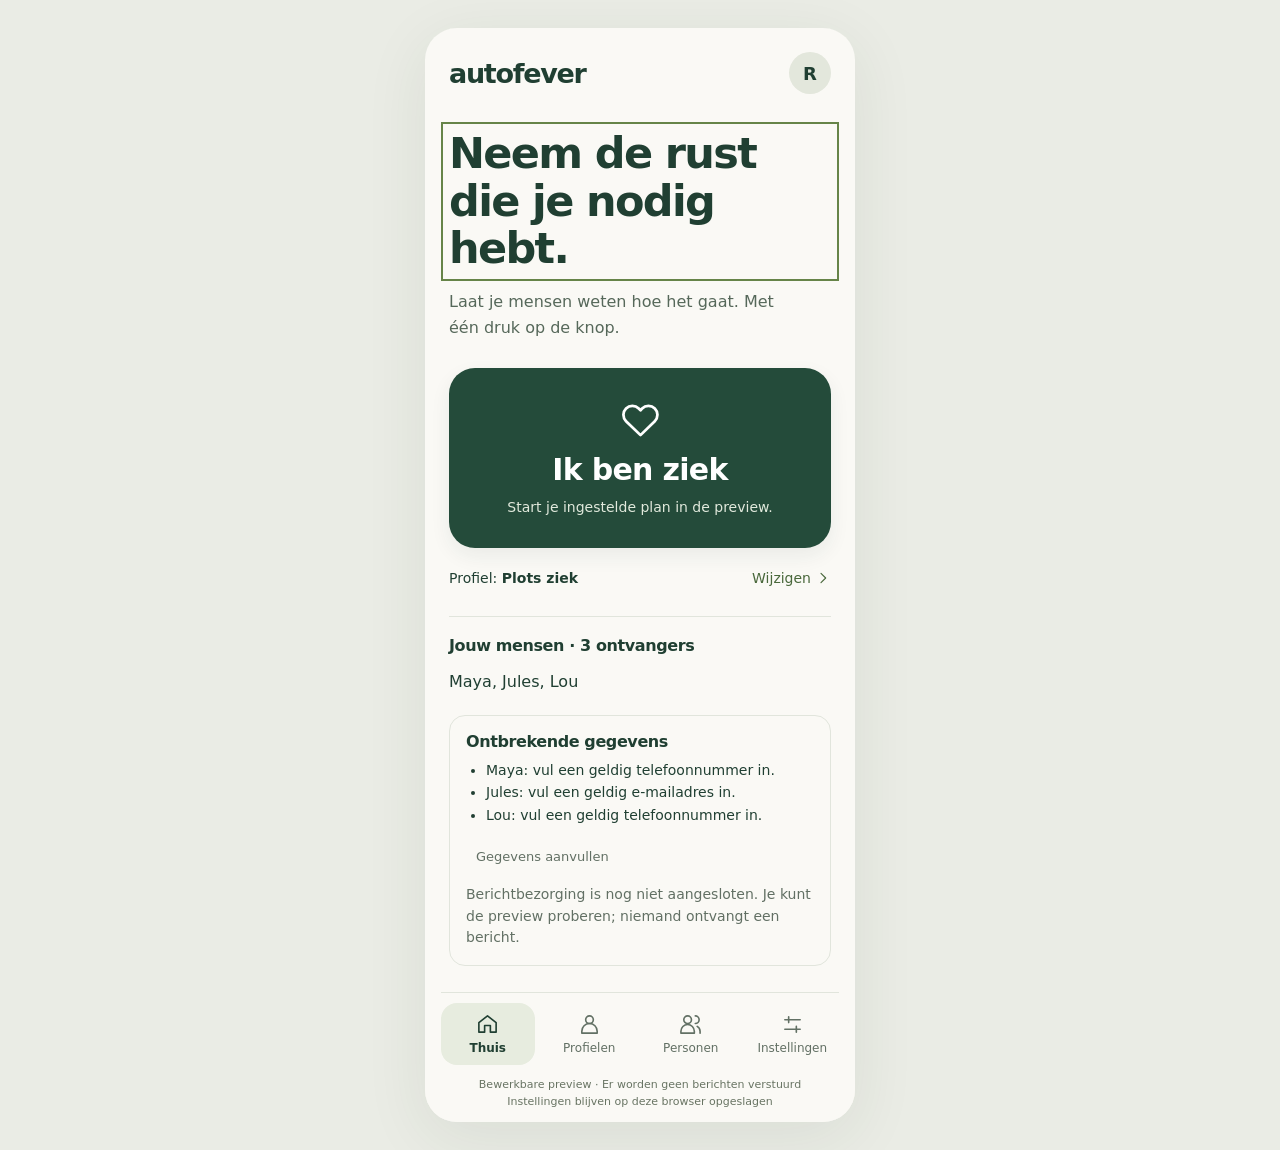
==== illness-preview/index.html @ 78384459 "feat: integrate tested illness coordination mobile preview" ====
<!DOCTYPE html>
<html lang="nl">
<head>
<meta charset="utf-8">
<meta name="viewport" content="width=device-width, initial-scale=1, viewport-fit=cover">
<meta name="theme-color" content="#faf9f5">
<title>Autofever · Bewerkbare mobiele preview</title>
<link rel="icon" href="data:,">
<style>
:root{color-scheme:light;--paper:#faf9f5;--ink:#203f32;--muted:#627064;--line:#e1e5dc;--sage:#e7ecdf;--accent:#244b3a}
*{box-sizing:border-box}body{margin:0;background:#eaece5;color:var(--ink);font-family:ui-rounded,'Segoe UI',system-ui,sans-serif;-webkit-font-smoothing:antialiased}button,input,textarea{font:inherit}button{cursor:pointer;-webkit-tap-highlight-color:transparent}button:focus-visible,input:focus-visible,textarea:focus-visible{outline:3px solid #668448;outline-offset:4px}button,textarea{touch-action:manipulation}button:disabled{cursor:default}.app{width:100%;max-width:430px;min-height:100svh;margin:0 auto;background:var(--paper);display:flex;flex-direction:column;padding-top:env(safe-area-inset-top)}header{padding:24px 24px 0;display:flex;align-items:center;justify-content:space-between}.wordmark{font-size:27px;font-weight:750;letter-spacing:-1.3px}.avatar{width:42px;height:42px;border-radius:50%;background:#e3e7dc;display:grid;place-items:center;font-size:18px;font-weight:600}main{padding:36px 24px 18px;flex:1}h1{font-size:clamp(34px,9.8vw,43px);line-height:1.11;letter-spacing:-1.65px;font-weight:650;margin:0 0 16px}h2{font-size:19px;letter-spacing:-.4px;margin:0 0 14px}p{font-size:16px;line-height:1.6;margin:0}.intro{max-width:325px;color:#56685a}.activate{margin-top:28px;width:100%;min-height:180px;border:0;border-radius:26px;background:var(--accent);color:#fff;display:flex;flex-direction:column;align-items:center;justify-content:center;gap:12px;box-shadow:0 8px 20px #203f3212;transition:transform .15s,background .15s}.activate:active{transform:scale(.98);background:#193d2a}.activate strong{font-size:30px;letter-spacing:-.7px;font-weight:600}.activate span{font-size:14px;color:#e1e9dc}.icon{width:23px;height:23px;fill:none;stroke:currentColor;stroke-width:1.7;stroke-linecap:round;stroke-linejoin:round}.activate .icon{width:39px;height:39px}.profile-link{width:100%;display:flex;justify-content:space-between;align-items:center;text-align:left;padding:20px 0;gap:10px;border:0;background:transparent;color:var(--ink);font-size:14px;min-height:60px}.profile-link span:last-child{display:flex;align-items:center;gap:4px;color:#49683b;flex-shrink:0}.profile-link .icon{width:16px;height:16px}.circle{border-top:1px solid var(--line);padding-top:19px;margin-top:8px}.circle h2{font-size:16px;font-weight:600}.circle-row{display:flex;align-items:center;gap:14px}.faces{display:flex;padding-left:0}.face{width:40px;height:40px;border:2px solid var(--paper);margin-left:-9px;border-radius:50%;display:grid;place-items:center;font-size:14px;font-weight:600;background:#cbd9be}.face:first-child{margin-left:0;background:#b3c4ad}.face:last-child{background:#e0e5d7}.circle-row p{font-size:14px}.bottom{padding:8px 16px max(12px,env(safe-area-inset-bottom));background:var(--paper)}nav{display:flex;border-top:1px solid var(--line);padding:10px 0 0;gap:8px}nav button{flex:1;border:0;border-radius:16px;background:transparent;color:var(--muted);min-height:62px;display:flex;align-items:center;justify-content:center;flex-direction:column;gap:5px;font-size:12px}nav button[aria-current=page]{background:var(--sage);color:var(--ink);font-weight:600}.preview-note{text-align:center;font-size:11px;color:#687463;padding-top:12px;line-height:1.5}.row{padding:17px 0;border-bottom:1px solid var(--line);display:flex;align-items:center;gap:12px}.row .face{margin:0;flex-shrink:0;width:42px;height:42px}.row strong{font-size:16px;font-weight:600;display:block}.row small{display:block;font-size:13px;line-height:1.5;color:var(--muted);margin-top:4px}.row .detail{flex:1}.state-icon{width:34px;height:34px;border-radius:50%;background:var(--sage);display:grid;place-items:center;flex-shrink:0}.state-icon .icon{width:18px;height:18px}.event-note{color:#506347;font-size:13px;margin:20px 0 26px;display:flex;gap:8px;align-items:center}.actions{display:grid;gap:10px;margin-top:24px}.primary,.secondary{border-radius:15px;min-height:52px;padding:12px 16px;font-weight:600;font-size:15px}.primary{background:var(--accent);color:white;border:1px solid var(--accent)}.secondary{background:transparent;color:var(--ink);border:1px solid #cdd5c7}.text-button{border:0;background:transparent;min-height:44px;padding:10px;color:var(--muted);font-size:13px}.profile-option{width:100%;color:var(--ink);background:transparent;border:0;border-bottom:1px solid var(--line);padding:20px 0;display:flex;text-align:left;gap:14px;align-items:center}.profile-option strong{display:block;font-size:17px}.profile-option small{display:block;line-height:1.5;color:var(--muted);margin-top:4px;font-size:13px}.radio{width:22px;height:22px;border:1px solid #bcc8b5;border-radius:50%;margin-left:auto;flex-shrink:0}.profile-option[aria-pressed=true] .radio{border:6px solid var(--accent);background:var(--paper)}.section-gap{margin-top:26px}.notice{background:var(--sage);padding:14px 16px;border-radius:16px;color:var(--ink);font-size:14px;line-height:1.55;margin-bottom:22px}label{display:block;font-size:14px;margin:24px 0 10px}textarea{width:100%;min-height:140px;resize:vertical;background:white;color:var(--ink);padding:14px;border:1px solid #ccd4c7;border-radius:12px;font-size:16px}.success-mark{width:64px;height:64px;border-radius:50%;background:var(--sage);display:grid;place-items:center;margin-bottom:24px}.success-mark .icon{width:32px;height:32px}.page[hidden]{display:none}#toast{margin:0 24px 8px;font-size:14px;color:var(--ink)}#toast:empty{display:none}@media(min-width:600px){body{padding:28px 0}.app{border-radius:32px;overflow:hidden;min-height:800px;box-shadow:0 15px 65px #263c2415}}@media(max-width:350px){header{padding:20px 20px 0}main{padding:28px 20px 16px}.activate{min-height:164px}.activate strong{font-size:28px}.circle-row{gap:9px}.face{width:34px;height:34px}}@media(prefers-reduced-motion:reduce){*{transition:none!important}}
#active h1{font-size:36px}#active .event-note{margin:14px 0 20px}#active .row{padding:12px 0}#active .actions{margin-top:18px;gap:8px}#active h2{margin-bottom:7px}

input:not([type=checkbox]),select{width:100%;min-height:48px;border:1px solid #ccd4c7;border-radius:12px;background:white;color:var(--ink);padding:12px;font:inherit;font-size:16px}input[type=checkbox]{width:21px;height:21px;accent-color:var(--accent);flex-shrink:0}fieldset{margin:24px 0 0;padding:0;border:0;min-width:0}legend{font-size:19px;font-weight:600;margin-bottom:10px}.check{display:flex;align-items:center;gap:12px;min-height:48px;margin:0;padding:10px 0}.hint{font-size:13px;color:var(--muted);line-height:1.55;margin-top:6px}.edit-title{font-size:32px}.toolbar{display:flex;gap:8px;flex-wrap:wrap;margin:12px 0}.toolbar button{flex:1;min-width:100px}.editor-block{border-top:1px solid var(--line);padding:6px 0 20px;margin-top:18px}.editor-block h3{font-size:17px}.task-block{border:1px solid var(--line);border-radius:16px;padding:16px;margin-top:14px}.task-block label{margin-top:12px}textarea{min-height:105px}.long{overflow-wrap:anywhere;white-space:pre-wrap}.row .detail{min-width:0}.row button{flex-shrink:0;padding:8px;min-width:44px}.error{color:#922c25}.savebar{position:sticky;bottom:0;background:var(--paper);padding:12px 0;margin-top:18px;border-top:1px solid var(--line);display:grid;gap:8px}.avatar{border:0;color:var(--ink)}h1:focus{outline:none}.profile-summary{padding:18px 0;border-bottom:1px solid var(--line)}.profile-summary p{font-size:14px}button:disabled{opacity:.6}main{overflow-wrap:anywhere}.check span{min-width:0}.recipient-setting{margin:0 0 12px 0;padding-left:33px}.recipient-setting[hidden]{display:none}#toast{padding:10px 14px;background:var(--sage);border-radius:12px}#toast.error{background:#f8e8e5}.recovery-text{margin:22px 0}.compact-heading{font-size:30px}.channel-label{margin-top:14px}

.savebar{position:sticky;bottom:0;z-index:2;padding:12px 0 max(12px,env(safe-area-inset-bottom));box-shadow:0 -8px 15px var(--paper)}
html{scroll-padding-block:100px 180px}input,textarea,select{scroll-margin-block:100px 180px}summary{cursor:pointer;min-height:64px;list-style:none;padding:18px 0;display:flex;gap:12px;align-items:center}summary::-webkit-details-marker{display:none}summary:after{content:'+';font-size:24px;margin-left:auto;flex-shrink:0}details[open]>summary:after{content:'−'}summary strong{display:block;font-size:18px}summary small{display:block;font-size:13px;line-height:1.5;font-weight:400;color:var(--muted);margin-top:4px}summary:focus-visible{outline:3px solid #668448;outline-offset:4px}.setting-section{border-bottom:1px solid var(--line)}.setting-section[open]{padding-bottom:20px}.setting-section label:first-child{margin-top:8px}.message-preview{padding:12px;background:var(--sage);border-radius:12px;font-size:14px;line-height:1.5;white-space:pre-wrap;overflow-wrap:anywhere}.draft-status{font-size:13px;line-height:1.5;color:var(--muted);margin:12px 0}.readiness{margin-top:20px;padding:16px;border:1px solid var(--line);border-radius:16px}.readiness h2{font-size:16px;margin-bottom:8px}.readiness ul{margin:8px 0;padding-left:20px;font-size:14px;line-height:1.6}.readiness p{font-size:14px}.savebar .primary{width:100%}.savebar .text-button{padding:4px}.recipient-setting{padding-left:0}.section-number{background:var(--sage);border-radius:50%;width:30px;height:30px;display:grid;place-items:center;flex-shrink:0;font-size:13px}.app.keyboard-open .savebar{position:static;box-shadow:none}.form-actions{display:flex;flex-wrap:wrap;gap:8px}.form-actions>*{flex:1}.warning{color:#754a16}#form-error:empty{display:none}#form-error:not(:empty){margin:18px 0;padding:12px;border:1px solid currentColor;border-radius:12px}#draft-status{min-height:20px}h1:focus-visible{outline:2px solid #668448;outline-offset:6px}
</style>
<style>
.app.editor-mode{height:100dvh;min-height:0;overflow:hidden}.editor-mode header,.editor-mode footer{flex-shrink:0}.editor-mode main{min-height:0;overflow-y:auto;overscroll-behavior:contain;scroll-padding:24px;padding-top:24px;padding-bottom:28px}.editor-mode .savebar{position:static;margin-top:0;padding:10px 8px;box-shadow:none;border-top:1px solid var(--line)}.editor-mode .bottom{padding-top:0}.editor-mode .preview-note{display:none}.editor-mode #toast:not(:empty){flex-shrink:0;margin:0 16px 8px;max-height:90px;overflow:auto}.editor-mode .form-actions{margin-top:16px}.editor-mode main input,.editor-mode main textarea,.editor-mode main select{scroll-margin-block:24px}.editor-mode.keyboard-open nav{display:none}@media(min-width:600px){.app.editor-mode{height:calc(100dvh - 56px)}}
</style>
<style>
.appearance-options{display:flex;gap:10px;flex-wrap:wrap;margin-top:12px}.appearance-options button{flex:1;min-width:120px}.appearance-options button[aria-pressed=true]{background:var(--accent);color:#fff;border-color:var(--accent)}
.large-text p,.large-text label,.large-text input:not([type=checkbox]),.large-text textarea,.large-text select{font-size:20px;line-height:1.55}.large-text .hint,.large-text .draft-status,.large-text summary small,.large-text .message-preview,.large-text .readiness li,.large-text .profile-summary p,.large-text .row small,.large-text .profile-link{font-size:18px}.large-text .primary,.large-text .secondary,.large-text .text-button{font-size:18px}.large-text nav{gap:4px}.large-text nav button{font-size:14px;min-width:0;overflow-wrap:anywhere;line-height:1.4}.large-text .profile-link{flex-wrap:wrap}.large-text .activate span{font-size:18px;text-align:center;padding:0 12px}.large-text .preview-note{font-size:14px}.large-text summary strong,.large-text legend,.large-text h2{font-size:22px}.large-text .savebar .text-button{font-size:16px}
.high-contrast{--paper:#fff;--ink:#112b1b;--muted:#263d2c;--line:#657361;--sage:#e9f0e4;--accent:#12341f}.high-contrast .intro,.high-contrast .hint,.high-contrast .preview-note,.high-contrast .event-note,.high-contrast .draft-status,.high-contrast .profile-link span:last-child{color:#263d2c}.high-contrast input:not([type=checkbox]),.high-contrast textarea,.high-contrast select,.high-contrast .secondary{border-color:#506049}.high-contrast .activate span{color:#fff}.high-contrast button:focus-visible,.high-contrast input:focus-visible,.high-contrast textarea:focus-visible,.high-contrast select:focus-visible,.high-contrast summary:focus-visible{outline:3px solid #112b1b;outline-offset:3px}
</style>
</head>
<body>
<svg aria-hidden="true" style="position:absolute;width:0;height:0;overflow:hidden"><defs>
<symbol id="heart" viewBox="0 0 24 24"><path d="M20.8 4.6a5.5 5.5 0 0 0-7.8 0L12 5.7l-1.1-1.1a5.5 5.5 0 0 0-7.8 7.8L12 21l8.8-8.6a5.5 5.5 0 0 0 0-7.8Z"/></symbol>
<symbol id="home" viewBox="0 0 24 24"><path d="m3 10 9-7 9 7v10H15v-7H9v7H3Z"/></symbol>
<symbol id="person" viewBox="0 0 24 24"><circle cx="12" cy="7" r="4"/><path d="M4 21v-2a8 8 0 0 1 16 0v2Z"/></symbol>
<symbol id="people" viewBox="0 0 24 24"><circle cx="9" cy="7" r="4"/><path d="M2 21v-2a7 7 0 0 1 14 0v2ZM17 3a4 4 0 0 1 0 8m2 3a6 6 0 0 1 3 5v2"/></symbol>
<symbol id="check" viewBox="0 0 24 24"><path d="m5 12 4 4L19 6"/></symbol>
<symbol id="arrow" viewBox="0 0 24 24"><path d="m9 5 7 7-7 7"/></symbol>
<symbol id="clock" viewBox="0 0 24 24"><circle cx="12" cy="12" r="9"/><path d="M12 7v5l3 2"/></symbol>
</defs></svg>
<div class="app">
<header><span class="wordmark">autofever</span><span class="avatar" aria-label="Robert">R</span></header>

<main id="main"><p>Laden…</p></main>
<p id="toast" role="status" aria-live="polite"></p>
<footer class="bottom"><nav aria-label="Hoofdnavigatie"><button type="button" data-go="home" aria-current="page"><svg class="icon" aria-hidden="true"><use href="#home"/></svg>Thuis</button><button type="button" data-go="profiles"><svg class="icon" aria-hidden="true"><use href="#person"/></svg>Profielen</button><button type="button" data-go="people"><svg class="icon" aria-hidden="true"><use href="#people"/></svg>Personen</button><button type="button" data-go="settings"><svg class="icon" aria-hidden="true" viewBox="0 0 24 24"><path d="M4 7h16M4 17h16M8 4v6M16 14v6"/></svg>Instellingen</button></nav><p class="preview-note">Bewerkbare preview · Er worden geen berichten verstuurd<br>Instellingen blijven op deze browser opgeslagen</p></footer>
</div>
<script>

const $=s=>document.querySelector(s);
const esc=s=>String(s??'').replace(/[&<>"']/g,c=>({'&':'&amp;','<':'&lt;','>':'&gt;','"':'&quot;',"'":'&#39;'}[c]));
const uid=()=>crypto.randomUUID();
const clone=x=>structuredClone(x);
const channels=['WhatsApp','SMS','Email','Push'];
const seed={version:1,owner:'Robert',defaultId:'ill',contacts:[{id:'maya',name:'Maya',group:'Familie',phone:'',email:'',channels:['WhatsApp']},{id:'jules',name:'Jules',group:'Werk',phone:'',email:'',channels:['Email']},{id:'lou',name:'Lou',group:'Vrienden',phone:'',email:'',channels:['SMS']}],profiles:[
{id:'ill',name:'Plots ziek',message:'Ik ben onverwacht ziek en neem rust. Hieronder staat waarmee je me kunt helpen.',recovery:'Ik voel me weer beter. Bedankt voor je hulp!',duration:'',checkin:4,recipients:['maya','jules','lou'],overrides:{jules:'Ik ben ziek en kan vandaag niet werken. Ik houd je op de hoogte.'},tasks:[{id:'food',title:'Boodschappen',description:'Brood, fruit en soep graag. Zet ze gerust bij de deur.',assignees:['maya']},{id:'call',title:'Even contact',description:'Stuur vanavond even een berichtje.',assignees:['lou']}]},
{id:'migraine',name:'Migraine',message:'Ik heb migraine en heb rust nodig. Graag berichten in plaats van bellen.',recovery:'De migraine is voorbij. Bedankt voor je begrip.',duration:'',checkin:6,recipients:['maya','jules'],overrides:{},tasks:[]},
{id:'notify',name:'Even laten weten',message:'Ik voel me niet goed. Je hoeft niets te doen, ik wilde je alleen informeren.',recovery:'Ik ben weer opgeknapt.',duration:'',checkin:4,recipients:['maya','lou'],overrides:{},tasks:[]}],event:null};
let data,db,key,draft=null,contactDraft=null,view='home',busy=false,ready=false,revision=0;
let concepts={},conceptQueue=Promise.resolve(),conceptPending=0,conceptError=null,editorKey=null;
let restoreCandidate=null;
const repeats={once:'Eenmalig',daily:'Dagelijks',weekly:'Wekelijks'};
async function seal(value){const iv=crypto.getRandomValues(new Uint8Array(12));return {iv,body:await crypto.subtle.encrypt({name:'AES-GCM',iv},key,new TextEncoder().encode(JSON.stringify(value)))};}
async function unseal(value){return JSON.parse(new TextDecoder().decode(await crypto.subtle.decrypt({name:'AES-GCM',iv:value.iv},key,value.body)));}
const request=r=>new Promise((resolve,reject)=>{r.onsuccess=()=>resolve(r.result);r.onerror=()=>reject(r.error)});
async function openStore(){
 const r=indexedDB.open('autofever-editable-preview-v1',1);r.onupgradeneeded=()=>r.result.createObjectStore('vault');
 db=await request(r);
 key=await request(db.transaction('vault').objectStore('vault').get('key'));
 if(!key){const candidate=await crypto.subtle.generateKey({name:'AES-GCM',length:256},false,['encrypt','decrypt']);await new Promise((resolve,reject)=>{const tx=db.transaction('vault','readwrite'),store=tx.objectStore('vault');const r=store.get('key');r.onsuccess=()=>{key=r.result||candidate;if(!r.result)store.put(key,'key');};tx.oncomplete=resolve;tx.onerror=()=>reject(tx.error);tx.onabort=()=>reject(tx.error);});}
 const saved=await request(db.transaction('vault').objectStore('vault').get('data'));
 if(saved){const plain=await crypto.subtle.decrypt({name:'AES-GCM',iv:saved.iv},key,saved.body);data=JSON.parse(new TextDecoder().decode(plain));revision=saved.revision||0;if(data.version!==1||!Array.isArray(data.profiles)||!Array.isArray(data.contacts))throw Error('Opgeslagen gegevens hebben een onbekend formaat.');}
 else data=clone(seed);
 const storedConcepts=await request(db.transaction('vault').objectStore('vault').get('concepts'));
 if(storedConcepts)concepts=await unseal(storedConcepts);
 ready=true;render();focusHeading();
}
function writeItems(items){return new Promise((resolve,reject)=>{const tx=db.transaction('vault','readwrite');for(const [id,value]of Object.entries(items))tx.objectStore('vault').put(value,id);tx.oncomplete=resolve;tx.onerror=()=>reject(tx.error);tx.onabort=()=>reject(tx.error||Error('Opslaan afgebroken'));});}
async function commit(next){
 await checkedWrite({data:await seal(next)},{data:revision});revision++;data=next;
}
function checkedWrite(items,expected){return new Promise((resolve,reject)=>{const tx=db.transaction('vault','readwrite'),store=tx.objectStore('vault');let left=Object.keys(expected).length,error=null;for(const [id,version]of Object.entries(expected)){const r=store.get(id);r.onsuccess=()=>{if((r.result?.revision||0)!==version){error=Object.assign(Error('Gegevens gewijzigd in een andere tab. Je concept blijft bewaard. Herlaad voordat je opnieuw opslaat.'),{code:'STALE'});tx.abort();return;}if(--left===0)for(const [key,value]of Object.entries(items))store.put({...value,revision:expected[key]+1},key);};}tx.oncomplete=resolve;tx.onerror=()=>reject(error||tx.error);tx.onabort=()=>reject(error||tx.error||Error('Opslaan afgebroken'));});}
function saveError(error){return error?.code==='STALE'?error.message:'Opslaan mislukt. Je invoer blijft open; probeer opnieuw.';}
function say(message,error=false){$('#toast').textContent=message;$('#toast').className=error?'error':'';}
function icon(name){return '<svg class="icon" aria-hidden="true"><use href="#'+name+'"/></svg>'}
function button(text,action,cls='secondary',id=''){return '<button type="button" class="'+cls+'" data-action="'+action+'"'+(id?' data-id="'+esc(id)+'"':'')+'>'+esc(text)+'</button>'}
function person(id){return data.contacts.find(c=>c.id===id);}
function selectedProfile(){return data.profiles.find(p=>p.id===data.defaultId)||data.profiles[0];}
function names(ids){return ids.map(id=>person(id)?.name).filter(Boolean).join(', ');}
function recipientsHtml(p){return p.recipients.map(id=>{const c=person(id);return c?'<div class="row"><div class="detail"><strong>'+esc(c.name)+'</strong><small>'+esc(c.group)+' · '+esc(c.channels.join(', '))+'</small></div></div>':''}).join('');}
function focusHeading(){$('#main').scrollTop=0;const h=$('main h1');if(h){h.tabIndex=-1;h.focus({preventScroll:true});}}
async function move(next){await saveEditor();draft=null;contactDraft=null;editorKey=null;view=next;say('');render();window.scrollTo(0,0);$('#main').scrollTop=0;focusHeading();}
function editorLayout(){
 $('.bottom > .savebar')?.remove();
 const editing=['edit-profile','edit-person','update'].includes(view);$('.app').classList.toggle('editor-mode',editing);
 if(editing){const bar=$('main .savebar'),form=$('main form');if(bar&&form){bar.querySelectorAll('button:not([type]),button[type=submit]').forEach(b=>{b.type='submit';b.setAttribute('form',form.id);});$('.bottom').prepend(bar);}}
}
function conceptStatus(message){const el=$('#draft-status');if(el)el.textContent=message;}
function persistConcepts(patch=editorKey?{[editorKey]:clone(concepts[editorKey])}:{}){
 conceptPending++;conceptStatus('Concept wordt bewaard…');
 const job=conceptQueue.catch(()=>{}).then(async()=>{for(let attempt=0;attempt<8;attempt++){const stored=await request(db.transaction('vault').objectStore('vault').get('concepts'));const merged=stored?await unseal(stored):{};for(const[k,v]of Object.entries(patch)){if(v===null)delete merged[k];else merged[k]=v;}try{await checkedWrite({concepts:await seal(merged)},{concepts:stored?.revision||0});conceptError=null;return;}catch(error){if(error?.code!=='STALE'||attempt===7)throw error;}}});
 conceptQueue=job;job.then(()=>{conceptPending--;if(!conceptPending)conceptStatus('Concept bewaard · je actieve profiel is niet gewijzigd.');},error=>{conceptPending--;conceptError=error;conceptStatus('Concept bewaren mislukt. Blijf op dit scherm en probeer opnieuw.');});return job;
}
function captureEditor(){
 if(!editorKey)return;
 if(view==='edit-profile'&&$('#profile-form')){collectDraft();concepts[editorKey]=clone(draft);}
 if(view==='edit-person'&&$('#person-form')){const f=new FormData($('#person-form'));contactDraft={...contactDraft,name:String(f.get('person-name')||''),group:String(f.get('person-group')||''),phone:String(f.get('person-phone')||''),email:String(f.get('person-email')||''),channels:f.getAll('channel')};concepts[editorKey]=clone(contactDraft);}
 if(view==='update'&&$('#update-form')){const f=new FormData($('#update-form'));concepts[editorKey]={message:String(f.get('message')||''),recipients:f.getAll('recipient')};}
}
async function saveEditor(){if(!editorKey)return;captureEditor();await persistConcepts();}
async function clearEditor(){if(editorKey){delete concepts[editorKey];await persistConcepts({[editorKey]:null});}editorKey=null;}
function contactIssues(c){
 const issues=[];
 if(!c.channels.length)issues.push('kies een kanaal');
 if(c.channels.includes('Email')&&!/^[^\s@]+@[^\s@]+\.[^\s@]+$/.test(c.email))issues.push('vul een geldig e-mailadres in');
 if(c.channels.some(ch=>['SMS','WhatsApp'].includes(ch))&&(!/^[+\d\s().-]+$/.test(c.phone)||c.phone.replace(/\D/g,'').length<7||c.phone.replace(/\D/g,'').length>15))issues.push('vul een geldig telefoonnummer in');
 return issues;
}
function readiness(p){
 const issues=[];if(!p)return ['Maak eerst een profiel.'];
 if(!p.recipients.length)issues.push('Selecteer minstens één ontvanger.');
 for(const id of p.recipients){const c=person(id);if(!c){issues.push('Een ontvanger bestaat niet meer.');continue;}for(const issue of contactIssues(c))issues.push(c.name+': '+issue+'.');}
 for(const t of p.tasks)if(!t.assignees.length)issues.push((t.title||'Hulptaak')+': kies iemand die kan helpen.');
 return issues;
}
function render(){
 applyAppearance();
 const navView=['edit-profile','profiles'].includes(view)?'profiles':['edit-person','people'].includes(view)?'people':view==='settings'?'settings':'home';
 document.querySelectorAll('nav button').forEach(b=>b.dataset.go===navView?b.setAttribute('aria-current','page'):b.removeAttribute('aria-current'));
 $('.avatar').textContent=data.owner[0]||'R';
 const p=selectedProfile();
 if(view==='home'&&!data.event){
 const issues=readiness(p);
 $('#main').innerHTML='<h1>Neem de rust<br> die je nodig hebt.</h1><p class="intro">Laat je mensen weten hoe het gaat. Met één druk op de knop.</p><button class="activate" type="button" data-action="activate"'+(!p?' disabled':'')+'>'+icon('heart')+'<strong>Ik ben ziek</strong><span>Start je ingestelde plan in de preview.</span></button><button type="button" class="profile-link" data-action="profiles"><span>Profiel: <strong>'+esc(p?.name||'Maak eerst een profiel')+'</strong></span><span>Wijzigen '+icon('arrow')+'</span></button><section class="circle"><h2>Jouw mensen · '+(p?.recipients.length||0)+' ontvangers</h2><p>'+esc(p?names(p.recipients)||'Selecteer ontvangers in je profiel.':'')+'</p></section><section class="readiness" aria-label="Gereedheidscontrole"><h2>'+ (issues.length?'Ontbrekende gegevens':'Je profiel is ingevuld')+'</h2>'+(issues.length?'<ul>'+issues.map(x=>'<li>'+esc(x)+'</li>').join('')+'</ul>'+button('Gegevens aanvullen','people','text-button'):'<p>Ontvangers en hulptaken zijn ingesteld.</p>')+'<p class="hint">Berichtbezorging is nog niet aangesloten. Je kunt de preview proberen; niemand ontvangt een bericht.</p></section>'; }
 else if(view==='home'){
 const ev=data.event;
 $('#main').innerHTML='<h1 class="compact-heading">'+esc(ev.name)+'</h1><p class="notice">Actieve preview. Deze berichten en taken zijn voorbereid; er is niets verstuurd.</p><h2>Berichten aan je mensen</h2>'+ev.deliveries.map(d=>'<div class="editor-block"><h3>'+esc(d.name)+'</h3><p class="long">'+esc(d.message)+'</p><p class="hint">'+esc(d.channels.join(', '))+' · Niet verstuurd · Ontvangst niet bevestigd</p></div>').join('')+'<h2 class="section-gap">Wat er nodig is</h2>'+ (ev.tasks.length?ev.tasks.map(t=>'<div class="editor-block"><h3>'+esc(t.title)+'</h3><p class="long">'+esc(t.description)+'</p><p class="hint">Beoogde helpers: '+esc(t.people.join(', '))+'</p><p class="hint">'+esc(t.when||'Geen tijdstip ingesteld')+' · '+esc(repeats[t.repeat]||'Eenmalig')+'</p>'+(t.backupName?'<p class="hint">Reserve: '+esc(t.backupName)+'</p>':'')+'<p class="hint">Nog niet gevraagd · Niet aangenomen of afgerond</p></div>').join(''):'<p>Geen hulp gevraagd.</p>')+(ev.duration?'<p class="section-gap">Verwachte terugkeer: '+esc(ev.duration)+'</p>':'')+ '<p class="hint">Check-invoorkeur: elke '+esc(ev.checkin)+' uur. Er is geen herinnering gepland.</p>'+ (ev.updates.length?'<h2 class="section-gap">Bewaarde updates</h2>'+ev.updates.map(u=>'<div class="editor-block"><p class="long">'+esc(u.message)+'</p><p class="hint">Voor: '+esc(u.recipients.map(id=>ev.deliveries.find(d=>d.id===id)?.name).filter(Boolean).join(', '))+' · Niet verstuurd</p></div>').join(''):'')+'<div class="actions">'+button('Update schrijven','update','primary')+button('Ik ben hersteld','recover')+button('Gebeurtenis annuleren','cancel','text-button')+'</div>';
 }else if(view==='profiles'){
 $('#main').innerHTML='<h1 class="edit-title">Jouw profielen.</h1><p class="intro">Pas per situatie je bericht, mensen en hulpvragen aan.</p>'+data.profiles.map(x=>'<article class="profile-summary"><h2>'+esc(x.name)+(x.id===data.defaultId?' · Standaard':'')+'</h2><p class="long">'+esc(x.message)+'</p><p class="hint">'+esc(names(x.recipients))+' · '+x.tasks.length+' hulptaken</p><div class="toolbar">'+button('Bewerken','edit-profile','secondary',x.id)+(x.id!==data.defaultId?button('Als standaard','default','text-button',x.id):'')+'</div></article>').join('')+'<div class="actions">'+button('Nieuw profiel','new-profile','primary')+'</div>';
 }else if(view==='people'){
 $('#main').innerHTML='<h1 class="edit-title">Jouw mensen.</h1><p class="intro">Voeg contacten toe en kies hoe je hen wilt bereiken.</p>'+data.contacts.map(c=>'<div class="row"><span class="face">'+esc(c.name[0])+'</span><div class="detail"><strong>'+esc(c.name)+'</strong><small>'+esc(c.group)+' · '+esc(c.channels.join(', '))+'</small></div>'+button('Wijzig','edit-person','text-button',c.id)+'</div>').join('')+'<div class="actions">'+button('Persoon toevoegen','new-person','primary')+'</div>';
 }else if(view==='settings')renderSettings();
 else if(view==='edit-profile') renderProfile();
 else if(view==='edit-person') renderPerson();
 else if(view==='update'){
 const ev=data.event;
 editorKey='update:'+ev.id;const c=concepts[editorKey]||{message:'',recipients:ev.deliveries.map(d=>d.id)};
 $('#main').innerHTML='<h1 class="edit-title">Een kleine update.</h1><p id="draft-status" class="draft-status" role="status">Je tekst wordt als concept bewaard.</p><form id="update-form"><label for="update-message">Bericht</label><textarea id="update-message" name="message" required maxlength="2000">'+esc(c.message)+'</textarea><fieldset><legend>Voor wie?</legend>'+ev.deliveries.map(d=>'<label class="check"><input type="checkbox" name="recipient" value="'+esc(d.id)+'"'+(c.recipients.includes(d.id)?' checked':'')+'><span>'+esc(d.name)+'</span></label>').join('')+'</fieldset><div class="savebar"><button class="primary">Update bewaren in preview</button>'+button('Terug','home')+'</div></form>';
 }else if(view==='recovered'){
 $('#main').innerHTML='<div class="success-mark">'+icon('check')+'</div><h1>Fijn dat je<br>weer opknapt.</h1><p class="intro">Je herstelbericht voor de ontvangers:</p><p class="long recovery-text">'+esc(lastRecovery)+'</p><p class="hint">Preview afgesloten. Geen bericht verstuurd.</p><div class="actions">'+button('Terug naar thuis','home','primary')+'</div>';
 }
 editorLayout();
}
function input(id,label,value,type='text',required=false,max=200){return '<label for="'+id+'">'+label+'</label><input id="'+id+'" name="'+id+'" type="'+type+'" value="'+esc(value)+'"'+(required?' required':'')+' maxlength="'+max+'">';}
function area(id,label,value,required=false){return '<label for="'+id+'">'+label+'</label><textarea id="'+id+'" name="'+id+'" maxlength="2000"'+(required?' required':'')+'>'+esc(value)+'</textarea>';}
function renderProfile(){
 const section=(id,n,title,summary,body,open=false)=>'<details class="setting-section" id="section-'+id+'"'+(open?' open':'')+'><summary><span class="section-number">'+n+'</span><span><strong>'+title+'</strong><small data-summary="'+id+'">'+esc(summary)+'</small></span></summary>'+body+'</details>';
 const recipients=data.contacts.map(c=>{const custom=draft.custom?.[c.id]??!!draft.overrides[c.id];return '<div><label class="check"><input type="checkbox" name="recipient" value="'+esc(c.id)+'"'+(draft.recipients.includes(c.id)?' checked':'')+'><span>'+esc(c.name)+' <small>· '+esc(c.group)+'</small></span></label><div class="recipient-setting" data-recipient-setting="'+esc(c.id)+'"'+(!draft.recipients.includes(c.id)?' hidden':'')+'><p class="hint">Dit bericht staat klaar:</p><p class="message-preview" data-message-for="'+esc(c.id)+'">'+esc(custom&&draft.overrides[c.id]?draft.overrides[c.id]:draft.message)+'</p><label class="check"><input type="checkbox" name="custom" value="'+esc(c.id)+'"'+(custom?' checked':'')+'><span>Ander bericht voor '+esc(c.name)+'</span></label><div data-override="'+esc(c.id)+'"'+(!custom?' hidden':'')+'>'+area('override-'+c.id,'Eigen bericht voor '+esc(c.name),draft.overrides[c.id]||'')+'<p class="hint">Leeg laten = standaardbericht.</p></div></div></div>';}).join('');
 $('#main').innerHTML='<h1 class="edit-title">Profiel instellen.</h1><p class="hint">Stel dit in wanneer je je goed voelt. Publiceer pas als alles klopt.</p><p id="draft-status" class="draft-status" role="status">'+(concepts[editorKey]?'Je bewaarde concept is hersteld.':'Wijzigingen worden automatisch als concept bewaard.')+'</p><form id="profile-form">'+section('message',1,'Bericht',draft.name||'Geef je profiel een naam',input('profile-name','Naam van het profiel',draft.name,'text',true,80)+area('profile-message','Standaardbericht',draft.message,true),true)+section('people',2,'Personen',draft.recipients.length+' ontvangers',recipients+(!data.contacts.length?'<p>Voeg eerst iemand toe bij Personen.</p>':''))+section('help',3,'Hulp',draft.tasks.length?draft.tasks.length+' hulptaken':'Alleen informeren, geen hulp vragen','<p class="hint">Kies wat je nodig hebt en wie kan helpen.</p><div id="tasks">'+draft.tasks.map(taskEditor).join('')+'</div>'+button('Hulptaak toevoegen','add-task','secondary'))+section('followup',4,'Vervolg','Herstelbericht en check-invoorkeur',area('profile-recovery','Herstelbericht',draft.recovery,true)+input('profile-duration','Verwachte terugkeer (optioneel)',draft.duration,'text',false,120)+input('profile-checkin','Check-invoorkeur: elke … uur',draft.checkin,'number',true)+'<p class="hint">Alleen een voorkeur. De preview plant of verstuurt geen herinneringen.</p>')+'<label class="check"><input type="checkbox" name="is-default"'+((draft.makeDefault??(draft.id===data.defaultId))?' checked':'')+'><span>Gebruik als standaardprofiel</span></label><div id="form-error" class="error" role="alert"></div><div class="savebar"><button class="primary" type="submit">Profiel opslaan</button>'+button('Terug · concept bewaren','profiles','text-button')+'</div><div class="form-actions">'+button('Concept verwerpen','discard-concept','text-button')+(data.profiles.some(p=>p.id===draft.id)?button('Profiel verwijderen','delete-profile','text-button',draft.id):'')+'</div></form>';
 $('#profile-checkin').min='1';$('#profile-checkin').max='168';$('#profile-checkin').step='1';
}
function taskEditor(t,index){
 const choices=data.contacts.filter(c=>draft.recipients.includes(c.id));
 return '<section class="task-block" data-task="'+esc(t.id)+'"><h3>Hulptaak '+(index+1)+'</h3>'+input('title-'+t.id,'Wat is er nodig?',t.title,'text',true,120)+area('description-'+t.id,'Toelichting',t.description)+input('when-'+t.id,'Wanneer?',t.when||'','text',false,120)+'<label for="repeat-'+esc(t.id)+'">Herhalen</label><select id="repeat-'+esc(t.id)+'" name="repeat-'+esc(t.id)+'">'+Object.entries(repeats).map(([value,label])=>'<option value="'+value+'"'+((t.repeat||'once')===value?' selected':'')+'>'+label+'</option>').join('')+'</select><fieldset><legend>Wie kan dit doen?</legend>'+choices.map(c=>'<label class="check"><input type="checkbox" name="assignee-'+esc(t.id)+'" value="'+esc(c.id)+'"'+(t.assignees.includes(c.id)?' checked':'')+'><span>'+esc(c.name)+'</span></label>').join('')+(!choices.length?'<p class="hint">Selecteer hierboven eerst een ontvanger.</p>':'')+'</fieldset><label for="backup-'+esc(t.id)+'">Reservepersoon</label><select id="backup-'+esc(t.id)+'" name="backup-'+esc(t.id)+'"><option value="">Geen reservepersoon</option>'+choices.filter(c=>!t.assignees.includes(c.id)).map(c=>'<option value="'+esc(c.id)+'"'+(t.backup===c.id?' selected':'')+'>'+esc(c.name)+'</option>').join('')+'</select><p class="hint">Voorkeuren voor deze hulpvraag. De preview herhaalt niets en benadert geen reservepersoon.</p>'+button('Taak verwijderen','remove-task','text-button',t.id)+'</section>';
}
function collectDraft(){
 const f=$('#profile-form');const form=new FormData(f);
 draft.name=String(form.get('profile-name')).trim();draft.message=String(form.get('profile-message')).trim();draft.recovery=String(form.get('profile-recovery')).trim();draft.duration=String(form.get('profile-duration')).trim();draft.checkin=Number(form.get('profile-checkin'));draft.recipients=form.getAll('recipient');draft.makeDefault=form.has('is-default');
 draft.custom=Object.fromEntries(data.contacts.map(c=>[c.id,form.getAll('custom').includes(c.id)]));
 for(const c of data.contacts)draft.overrides[c.id]=String(form.get('override-'+c.id)||'');
 for(const t of draft.tasks){t.title=String(form.get('title-'+t.id)||'').trim();t.description=String(form.get('description-'+t.id)||'').trim();t.when=String(form.get('when-'+t.id)||'');t.repeat=String(form.get('repeat-'+t.id)||'once');t.assignees=form.getAll('assignee-'+t.id).filter(id=>draft.recipients.includes(id));const backup=String(form.get('backup-'+t.id)||'');t.backup=draft.recipients.includes(backup)&&!t.assignees.includes(backup)?backup:'';}
}
function renderPerson(){
 const c=contactDraft;
 $('#main').innerHTML='<h1 class="edit-title">Persoon instellen.</h1><p id="draft-status" class="draft-status" role="status">'+(concepts[editorKey]?'Je bewaarde concept is hersteld.':'Wijzigingen worden als concept bewaard.')+'</p><form id="person-form">'+input('person-name','Naam',c.name,'text',true,80)+input('person-group','Groep',c.group,'text',true,80)+input('person-phone','Telefoonnummer',c.phone,'tel',false,40)+input('person-email','E-mailadres',c.email,'email',false,254)+'<fieldset><legend>Via welke kanalen?</legend>'+channels.map(ch=>'<label class="check"><input type="checkbox" name="channel" value="'+ch+'"'+(c.channels.includes(ch)?' checked':'')+'><span>'+ch+'</span></label>').join('')+'</fieldset><p class="hint">E-mail vereist een e-mailadres; SMS en WhatsApp een telefoonnummer. Push en andere bezorgdiensten zijn nog niet aangesloten. Er wordt niets verstuurd.</p><div id="form-error" class="error" role="alert"></div><div class="savebar"><button class="primary">Persoon opslaan</button>'+button('Terug · concept bewaren','people','text-button')+'</div>'+button('Concept verwerpen','discard-concept','text-button')+(data.contacts.some(x=>x.id===c.id)?button('Persoon verwijderen','delete-person','text-button',c.id):'')+'</form>';
}
function renderSettings(){
 $('#main').innerHTML='<h1 class="edit-title">Jouw gegevens.</h1><p class="intro">Op deze browser bewaard. Onder jouw controle.</p><section class="readiness"><h2>Wat lokale opslag betekent</h2><p>Deze preview bewaart je gegevens versleuteld op deze browser. De sleutel staat hier ook. Iemand met toegang tot deze geopende browser kan je gegevens lezen.</p><p class="hint">Een andere browser of ander websiteadres heeft andere opslag. Bij het wissen van browsergegevens kun je zonder back-up je instellingen verliezen.</p></section><section class="section-gap"><h2>Back-up maken</h2><p class="hint">Opgeslagen profielen, contacten, de actieve preview en concepten gaan mee. Gebruik een lange, unieke wachtzin en bewaar die apart. Zonder die wachtzin kunnen we de back-up niet herstellen. Dit is geen inlogcode voor de app.</p><form id="export-form">'+input('backup-password','Wachtzin voor back-up','','password',true,1024)+input('backup-confirm','Herhaal de wachtzin','','password',true,1024)+'<p class="hint">Minstens 14 tekens; meerdere willekeurige woorden werken prettig.</p><div class="actions"><button class="primary" type="submit">Versleutelde back-up downloaden</button></div></form></section><section class="section-gap"><h2>Back-up terugzetten</h2><p class="hint">We controleren het bestand eerst. Pas na jouw bevestiging worden de huidige gegevens vervangen. Er wordt nooit automatisch een bericht verstuurd.</p><form id="import-form"><label for="backup-file">Back-upbestand</label><input id="backup-file" type="file" accept=".afbackup,application/json" required>'+input('restore-password','Wachtzin van de back-up','','password',true,1024)+'<div class="actions"><button class="secondary" type="submit">Back-up controleren</button></div></form><div id="restore-preview" class="section-gap"></div></section><div id="form-error" class="error" role="alert"></div>';
 const prefs=data.preferences||{};
 $('main .intro').insertAdjacentHTML('afterend','<section class="section-gap" aria-label="Leesbaarheid"><h2>Prettig lezen</h2><p class="hint">Kies wat voor jou werkt. Je kunt beide opties altijd weer uitzetten.</p><div class="appearance-options"><button type="button" class="secondary" data-action="large-text" aria-pressed="'+(prefs.largeText===true)+'">Grotere tekst</button><button type="button" class="secondary" data-action="high-contrast" aria-pressed="'+(prefs.highContrast===true)+'">Hoog contrast</button></div></section>');
 $('#backup-password').minLength=14;$('#backup-confirm').minLength=14;
}
function applyAppearance(){document.documentElement.classList.toggle('large-text',data.preferences?.largeText===true);document.documentElement.classList.toggle('high-contrast',data.preferences?.highContrast===true);}
const to64=bytes=>btoa(Array.from(bytes,b=>String.fromCharCode(b)).join(''));
function from64(value){if(typeof value!=='string'||value.length>7000000||! /^[A-Za-z0-9+/]*={0,2}$/.test(value))throw Error('Ongeldige back-up');return Uint8Array.from(atob(value),c=>c.charCodeAt(0));}
async function backupKey(password,salt){const material=await crypto.subtle.importKey('raw',new TextEncoder().encode(password),'PBKDF2',false,['deriveKey']);return crypto.subtle.deriveKey({name:'PBKDF2',salt,iterations:600000,hash:'SHA-256'},material,{name:'AES-GCM',length:256},false,['encrypt','decrypt']);}
function validateBundle(bundle){
 const invalid=()=>{throw Error('Ongeldig back-upformaat');};
 const object=x=>{if(!x||typeof x!=='object'||Array.isArray(x))invalid();return x;};
 const text=(x,max=2000)=>{if(typeof x!=='string'||x.length>max)invalid();return x;};
 const id=x=>{if(typeof x!=='string'||!/^[A-Za-z0-9_-]{1,80}$/.test(x))invalid();return x;};
 const list=(x,max=1000)=>{if(!Array.isArray(x)||x.length>max)invalid();return x;};
 const ids=x=>{const values=list(x).map(id);if(new Set(values).size!==values.length)invalid();return values;};
 const count=x=>{if(!Number.isInteger(x)||x<1||x>168)invalid();return x;};
 const channelList=x=>list(x,4).map(x=>{if(!channels.includes(x))invalid();return x;});
 const safe=(x,depth=0)=>{if(depth>20)invalid();if(x&&typeof x==='object'){for(const [k,v]of Object.entries(x)){if(['__proto__','prototype','constructor'].includes(k))invalid();safe(v,depth+1);}}};safe(bundle);object(bundle);
 const contact=x=>{object(x);return {id:id(x.id),name:text(x.name,80),group:text(x.group,80),phone:text(x.phone,40),email:text(x.email,254),channels:channelList(x.channels)};};
 const task=x=>{object(x);const repeat=x.repeat??'once';if(!Object.hasOwn(repeats,repeat))invalid();return {id:id(x.id),title:text(x.title,120),description:text(x.description),assignees:ids(x.assignees),when:text(x.when??'',120),repeat,backup:x.backup?id(x.backup):''};};
 const profile=(x,isDraft=false)=>{object(x);const overrides={};for(const [k,v]of Object.entries(object(x.overrides)))overrides[id(k)]=text(v);const tasks=list(x.tasks,100).map(task);ids(tasks.map(t=>t.id));const p={id:id(x.id),name:text(x.name,80),message:text(x.message),recovery:text(x.recovery),duration:text(x.duration,120),checkin:isDraft&&(x.checkin===0||x.checkin===null)?0:count(x.checkin),recipients:ids(x.recipients),overrides,tasks};if(isDraft){p.makeDefault=!!x.makeDefault;p.custom={};for(const[k,v]of Object.entries(x.custom||{})){if(typeof v!=='boolean')invalid();p.custom[id(k)]=v;}}return p;};
 const source=object(bundle.data);if(source.version!==1)invalid();
 const contacts=list(source.contacts).map(contact),profiles=list(source.profiles,100).map(p=>profile(p));ids(contacts.map(c=>c.id));ids(profiles.map(p=>p.id));
 const d={version:1,owner:text(source.owner,80),defaultId:id(source.defaultId),contacts,profiles,event:null};
 if(source.preferences!==undefined){const prefs=object(source.preferences);if(typeof prefs.largeText!=='boolean'||typeof prefs.highContrast!=='boolean')invalid();d.preferences={largeText:prefs.largeText,highContrast:prefs.highContrast};}
 if(!profiles.length||!profiles.some(p=>p.id===d.defaultId))invalid();
 for(const p of profiles){if(p.recipients.some(id=>!contacts.some(c=>c.id===id)))invalid();for(const t of p.tasks)if(t.assignees.some(id=>!p.recipients.includes(id))||(t.backup&&!p.recipients.includes(t.backup)))invalid();}
 if(source.event){const e=object(source.event);const deliveries=list(e.deliveries).map(x=>({id:id(x.id),name:text(x.name,80),message:text(x.message),channels:channelList(x.channels)}));ids(deliveries.map(x=>x.id));const tasks=list(e.tasks,100).map(x=>({...task(x),people:list(x.people).map(n=>text(n,80)),backupName:text(x.backupName??'',80)}));const updates=list(e.updates).map(x=>({message:text(x.message),recipients:ids(x.recipients)}));if(updates.some(u=>u.recipients.some(id=>!deliveries.some(x=>x.id===id))))invalid();d.event={id:id(e.id),name:text(e.name,80),recovery:text(e.recovery),duration:text(e.duration,120),checkin:count(e.checkin),deliveries,tasks,updates};}
 const restoredConcepts={};for(const[k,v]of Object.entries(object(bundle.concepts||{}))){const[kind,ref,...extra]=k.split(':');if(extra.length)invalid();id(ref);if(kind==='profile')restoredConcepts[k]=profile(v,true);else if(kind==='person')restoredConcepts[k]=contact(v);else if(kind==='update')restoredConcepts[k]={message:text(v.message),recipients:ids(v.recipients)};else invalid();}
 return {data:d,concepts:restoredConcepts};
}
async function exportBackup(){
 const password=$('#backup-password').value;if(password.length<14||password!==$('#backup-confirm').value){failForm('Gebruik minstens 14 tekens en vul tweemaal dezelfde wachtzin in.');return;}
 await conceptQueue;
 const salt=crypto.getRandomValues(new Uint8Array(16)),iv=crypto.getRandomValues(new Uint8Array(12));
 const savedData=await request(db.transaction('vault').objectStore('vault').get('data')),savedConcepts=await request(db.transaction('vault').objectStore('vault').get('concepts'));
 const payload=new TextEncoder().encode(JSON.stringify({data:savedData?await unseal(savedData):data,concepts:savedConcepts?await unseal(savedConcepts):concepts}));
 const encrypted=await crypto.subtle.encrypt({name:'AES-GCM',iv},await backupKey(password,salt),payload);
 const envelope={format:'autofever-backup',version:1,kdf:'PBKDF2-SHA256',iterations:600000,salt:to64(salt),iv:to64(iv),body:to64(new Uint8Array(encrypted))};
 const blob=new Blob([JSON.stringify(envelope)],{type:'application/json'});const url=URL.createObjectURL(blob);const link=document.createElement('a');link.href=url;link.download='autofever-'+new Date().toISOString().slice(0,10)+'.afbackup';link.click();setTimeout(()=>URL.revokeObjectURL(url),1000);$('#export-form').reset();say('Versleutelde back-up aangeboden als download. Bewaar de wachtzin apart.');
}
async function inspectBackup(){
 restoreCandidate=null;$('#restore-preview').textContent='';const file=$('#backup-file').files[0];if(!file||file.size>5*1024*1024){failForm('Kies een Autofever-back-up van maximaal 5 MB.');return;}
 try{const e=JSON.parse(await file.text());if(e.format!=='autofever-backup'||e.version!==1||e.kdf!=='PBKDF2-SHA256'||e.iterations!==600000)throw Error('Onbekend formaat');const salt=from64(e.salt),iv=from64(e.iv),body=from64(e.body);if(salt.length!==16||iv.length!==12||body.length<16)throw Error('Ongeldig formaat');const decrypted=await crypto.subtle.decrypt({name:'AES-GCM',iv},await backupKey($('#restore-password').value,salt),body);restoreCandidate=validateBundle(JSON.parse(new TextDecoder().decode(decrypted)));$('#restore-password').value='';$('#form-error').textContent='';$('#restore-preview').innerHTML='<p>'+restoreCandidate.data.profiles.length+' profielen · '+restoreCandidate.data.contacts.length+' personen · '+Object.keys(restoreCandidate.concepts).length+' concepten</p><p class="hint">Dit vervangt de gegevens in deze browser, inclusief een eventuele actieve preview. Er wordt niets verstuurd.</p><div class="actions">'+button('Gegevens vervangen','restore-backup','primary')+'</div>';$('#restore-preview').scrollIntoView({block:'center'});}
 catch{failForm('Back-up kon niet worden geopend. Controleer de wachtzin en het bestand. Je huidige gegevens zijn niet gewijzigd.');}
}
function failForm(message){const el=$('#form-error');el.textContent=message;el.tabIndex=-1;el.focus();el.scrollIntoView({block:'center'});}
let lastRecovery='';
async function action(a,id){
 if(!ready||busy)return;
 if(a==='large-text'||a==='high-contrast'){busy=true;try{const next=clone(data);next.preferences={largeText:data.preferences?.largeText===true,highContrast:data.preferences?.highContrast===true};const field=a==='large-text'?'largeText':'highContrast';next.preferences[field]=!next.preferences[field];await commit(next);applyAppearance();document.querySelector('[data-action="'+a+'"]').setAttribute('aria-pressed',String(next.preferences[field]));say('Leesvoorkeur opgeslagen.');}finally{busy=false;}return;}
 if(['home','profiles','people','update','settings'].includes(a)){restoreCandidate=null;await move(a);return;}
 if(a==='restore-backup'){if(!restoreCandidate)return;if(!confirm('Huidige opgeslagen gegevens en concepten vervangen door deze back-up? Download eerst een back-up als je ze wilt bewaren. Er wordt niets verstuurd.'))return;busy=true;try{await conceptQueue;const candidate=restoreCandidate,oldConcepts=await request(db.transaction('vault').objectStore('vault').get('concepts'));const sealedData=await seal(candidate.data),sealedConcepts=await seal(candidate.concepts);await checkedWrite({data:sealedData,concepts:sealedConcepts},{data:revision,concepts:oldConcepts?.revision||0});revision++;data=candidate.data;concepts=candidate.concepts;restoreCandidate=null;await move('settings');say('Back-up teruggezet op deze browser.');}finally{busy=false;}return;}
 if(a==='edit-profile'||a==='new-profile'){await saveEditor();editorKey='profile:'+(a==='new-profile'?'new':id);draft=clone(concepts[editorKey]||(a==='edit-profile'?data.profiles.find(p=>p.id===id):{id:uid(),name:'',message:'',recovery:'Ik ben weer opgeknapt. Bedankt voor je hulp!',duration:'',checkin:4,recipients:[],overrides:{},tasks:[]}));draft.recipients=draft.recipients.filter(id=>person(id));for(const t of draft.tasks)t.assignees=t.assignees.filter(id=>draft.recipients.includes(id));view='edit-profile';say('');render();window.scrollTo(0,0);focusHeading();return;}
 if(a==='edit-person'||a==='new-person'){await saveEditor();editorKey='person:'+(a==='new-person'?'new':id);contactDraft=clone(concepts[editorKey]||(a==='edit-person'?person(id):{id:uid(),name:'',group:'',phone:'',email:'',channels:[]}));view='edit-person';say('');render();window.scrollTo(0,0);focusHeading();return;}
 if(a==='discard-concept'){if(!confirm('Dit concept verwerpen? Je opgeslagen profiel of contact blijft ongewijzigd.'))return;const dest=view==='edit-person'?'people':'profiles';await clearEditor();await move(dest);say('Concept verworpen.');return;}
 if(a==='add-task'||a==='remove-task'){collectDraft();if(a==='add-task'){const t={id:uid(),title:'',description:'',assignees:[]};draft.tasks.push(t);$('#tasks').insertAdjacentHTML('beforeend',taskEditor(t,draft.tasks.length-1));$('#title-'+t.id).focus();}else{draft.tasks=draft.tasks.filter(t=>t.id!==id);document.querySelectorAll('[data-task]').forEach(el=>{if(el.dataset.task===id)el.remove();});$('[data-action="add-task"]').focus({preventScroll:true});}updateSummaries();await saveEditor();return;}
 const next=clone(data);
 if(a==='default')next.defaultId=id;
 if(a==='delete-profile'){if(data.profiles.length===1){say('Bewaar minstens één profiel.',true);return;}if(!confirm('Dit profiel verwijderen?'))return;next.profiles=next.profiles.filter(p=>p.id!==id);if(next.defaultId===id)next.defaultId=next.profiles[0].id;}
 if(a==='delete-person'){if(!confirm('Deze persoon en diens koppelingen uit je profielen verwijderen?'))return;next.contacts=next.contacts.filter(c=>c.id!==id);for(const p of next.profiles){p.recipients=p.recipients.filter(x=>x!==id);delete p.overrides[id];for(const t of p.tasks)t.assignees=t.assignees.filter(x=>x!==id);}}
 if(a==='activate'){const p=selectedProfile();if(!p?.recipients.length||p.tasks.some(t=>!t.assignees.length)){say('Stel eerst ontvangers in en wijs elke hulptaak aan iemand toe.',true);return;}
 next.event={id:uid(),name:p.name,recovery:p.recovery,checkin:p.checkin,duration:p.duration,deliveries:p.recipients.map(id=>{const c=person(id);return {id,name:c.name,channels:clone(c.channels),message:p.overrides[id]||p.message}}),tasks:p.tasks.map(t=>({...clone(t),people:t.assignees.map(id=>person(id).name),backupName:person(t.backup)?.name||''})),updates:[]};}
 if(a==='recover'||a==='cancel'){lastRecovery=data.event?.recovery||'';next.event=null;}
 busy=true;try{await commit(next);if(a==='delete-person'||a==='delete-profile')await clearEditor();await move(a==='delete-person'?'people':a==='delete-profile'||a==='default'?'profiles':a==='recover'?'recovered':'home');if(a==='default')say('Standaardprofiel opgeslagen.');}finally{busy=false;}
}
document.addEventListener('click',e=>{const b=e.target.closest('[data-action],[data-go]');if(b)action(b.dataset.action||b.dataset.go,b.dataset.id).catch(error=>say(saveError(error),true));});
function updateSummaries(){if(!draft||!$('#profile-form'))return;$('[data-summary="message"]').textContent=draft.name||'Geef je profiel een naam';$('[data-summary="people"]').textContent=draft.recipients.length+' ontvangers';$('[data-summary="help"]').textContent=draft.tasks.length?draft.tasks.length+' hulptaken':'Alleen informeren, geen hulp vragen';document.querySelectorAll('[data-message-for]').forEach(el=>{const id=el.dataset.messageFor;el.textContent=draft.custom?.[id]&&draft.overrides[id]?draft.overrides[id]:draft.message;});}
document.addEventListener('input',e=>{if(e.target.closest('#profile-form,#person-form,#update-form')){captureEditor();updateSummaries();persistConcepts().catch(()=>{});}});
document.addEventListener('change',e=>{if(e.target.matches('#profile-form input[name=recipient]')){collectDraft();document.querySelectorAll('[data-recipient-setting]').forEach(el=>el.hidden=!draft.recipients.includes(el.dataset.recipientSetting));$('#tasks').innerHTML=draft.tasks.map(taskEditor).join('');}if(e.target.matches('#profile-form input[name=custom]'))document.querySelectorAll('[data-override]').forEach(el=>{if(el.dataset.override===e.target.value)el.hidden=!e.target.checked;});if(e.target.closest('#profile-form,#person-form,#update-form')){captureEditor();updateSummaries();persistConcepts().catch(()=>{});}});
document.addEventListener('invalid',e=>{let el=e.target.parentElement;while(el){if(el.tagName==='DETAILS')el.open=true;el=el.parentElement;}},true);
window.addEventListener('beforeunload',e=>{if(conceptPending||conceptError){e.preventDefault();e.returnValue='';}});
if(window.visualViewport)visualViewport.addEventListener('resize',()=>$('.app').classList.toggle('keyboard-open',visualViewport.height<innerHeight*.75));
document.addEventListener('submit',async e=>{
 e.preventDefault();if(busy||!ready)return;const form=e.target;const fields=new FormData(form);const next=clone(data);
 if(form.id==='export-form'||form.id==='import-form'){busy=true;const b=form.querySelector('button[type=submit]');b.disabled=true;try{if(form.id==='export-form')await exportBackup();else await inspectBackup();}catch{failForm('De back-upbewerking is mislukt. Je huidige gegevens zijn niet gewijzigd.');}finally{busy=false;b.disabled=false;}return;}
 if(form.id==='profile-form'){
 collectDraft();if(!draft.name||!draft.message||!draft.recovery){failForm('Vul de profielnaam, berichttekst en hersteltekst in.');return;}if(!draft.recipients.length){failForm('Selecteer minstens één ontvanger.');return;}if(draft.tasks.some(t=>!t.title||!t.assignees.length)){failForm('Geef elke taak een titel en selecteer minstens één persoon.');return;}
 const saved=clone(draft);delete saved.makeDefault;for(const id of Object.keys(saved.overrides))if(!saved.custom?.[id])delete saved.overrides[id];delete saved.custom;const index=next.profiles.findIndex(p=>p.id===saved.id);if(index<0)next.profiles.push(saved);else next.profiles[index]=saved;if(draft.makeDefault||!next.defaultId)next.defaultId=saved.id;
 }else if(form.id==='person-form'){
 const c={...contactDraft,name:String(fields.get('person-name')).trim(),group:String(fields.get('person-group')).trim(),phone:String(fields.get('person-phone')).trim(),email:String(fields.get('person-email')).trim(),channels:fields.getAll('channel')};
 if(!c.name||!c.group||!c.channels.length){failForm('Vul naam en groep in en kies minstens één kanaal.');return;}const issues=contactIssues(c);if(issues.length){failForm(issues.join('; ')+'.');return;}
 const i=next.contacts.findIndex(x=>x.id===c.id);if(i<0)next.contacts.push(c);else next.contacts[i]=c;
 }else if(form.id==='update-form'){
 const ids=fields.getAll('recipient');const message=String(fields.get('message')).trim();if(!ids.length||!message){say('Schrijf een bericht en selecteer minstens één ontvanger.',true);return;}next.event.updates.push({message,recipients:ids});
 }else return;
 busy=true;const submit=form.querySelector('button[type=submit],button.primary')||document.querySelector('button[form="'+form.id+'"]');submit.disabled=true;
 try{await commit(next);await clearEditor();await move(form.id==='profile-form'?'profiles':form.id==='person-form'?'people':'home');say('Opgeslagen op deze browser.');}catch(error){say(saveError(error),true);submit.disabled=false;}finally{busy=false;}
});
openStore().catch(()=>{$('#main').innerHTML='<h1>Opslag niet beschikbaar.</h1><p>Lokale versleutelde opslag kon niet worden geopend. Bestaande gegevens zijn niet overschreven. Probeer deze preview in een normale browser met lokale opslag ingeschakeld.</p>';});

</script>
</body>
</html>
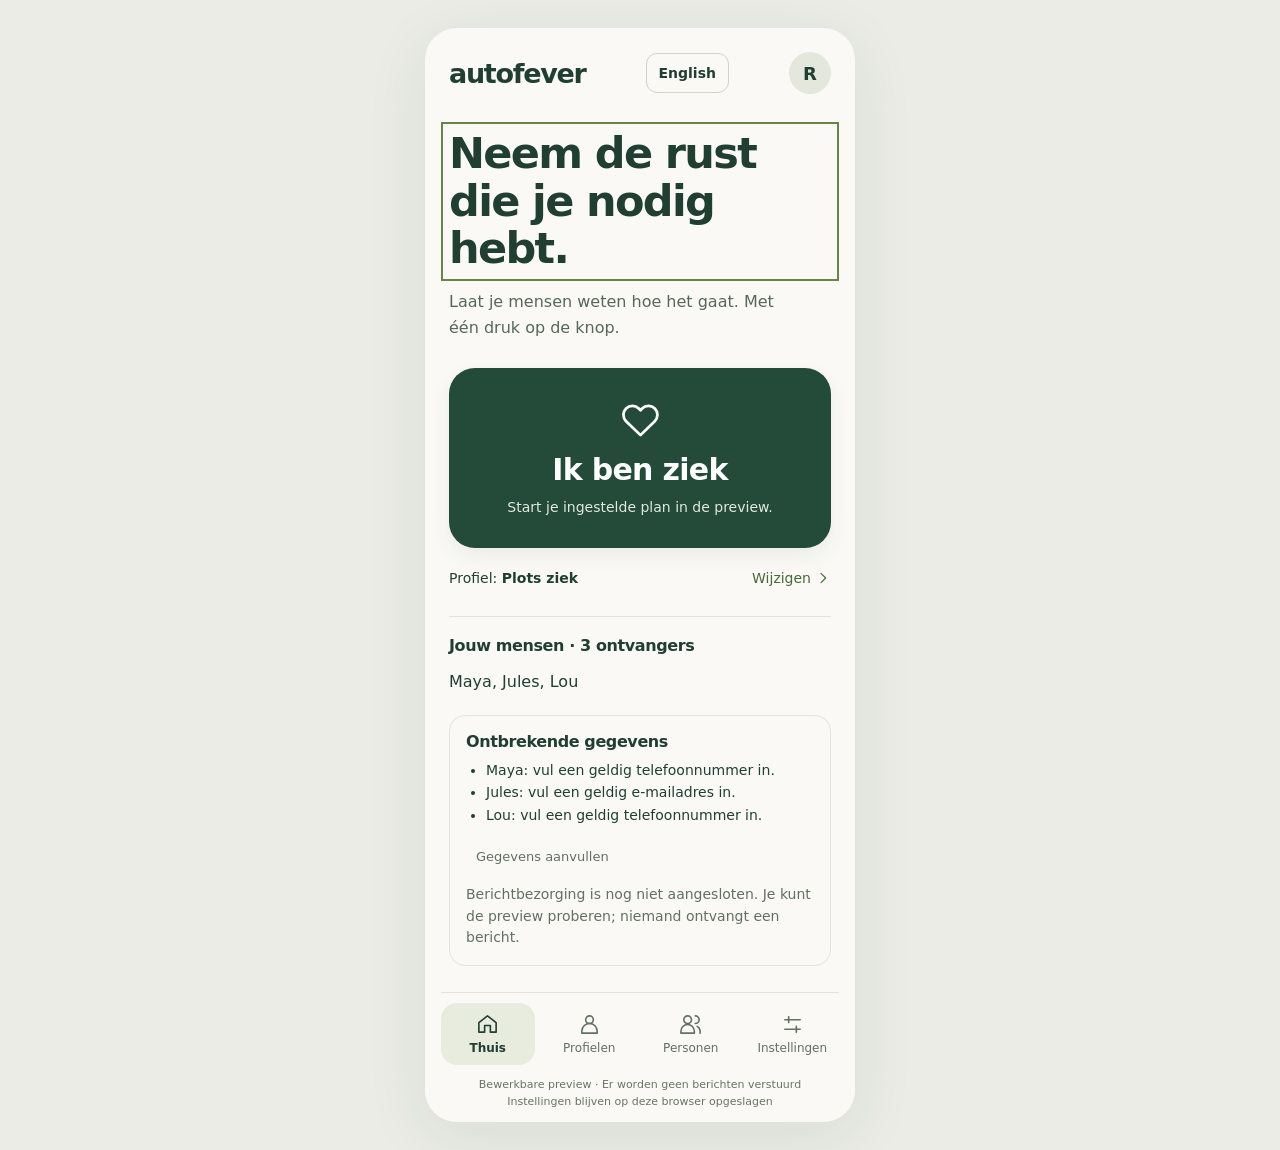
==== commit 7d087634: "Add bilingual profile and owner interface" ====
--- a/illness-preview/index.html
+++ b/illness-preview/index.html
@@ -8,6 +8,7 @@
 <link rel="icon" href="data:,">
 <style>
 :root{color-scheme:light;--paper:#faf9f5;--ink:#203f32;--muted:#627064;--line:#e1e5dc;--sage:#e7ecdf;--accent:#244b3a}
+.language-toggle{min-height:40px;padding:7px 12px;border:1px solid #cdd5c7;border-radius:11px;background:transparent;color:var(--ink);font-size:14px;font-weight:600;touch-action:manipulation}
 *{box-sizing:border-box}body{margin:0;background:#eaece5;color:var(--ink);font-family:ui-rounded,'Segoe UI',system-ui,sans-serif;-webkit-font-smoothing:antialiased}button,input,textarea{font:inherit}button{cursor:pointer;-webkit-tap-highlight-color:transparent}button:focus-visible,input:focus-visible,textarea:focus-visible{outline:3px solid #668448;outline-offset:4px}button,textarea{touch-action:manipulation}button:disabled{cursor:default}.app{width:100%;max-width:430px;min-height:100svh;margin:0 auto;background:var(--paper);display:flex;flex-direction:column;padding-top:env(safe-area-inset-top)}header{padding:24px 24px 0;display:flex;align-items:center;justify-content:space-between}.wordmark{font-size:27px;font-weight:750;letter-spacing:-1.3px}.avatar{width:42px;height:42px;border-radius:50%;background:#e3e7dc;display:grid;place-items:center;font-size:18px;font-weight:600}main{padding:36px 24px 18px;flex:1}h1{font-size:clamp(34px,9.8vw,43px);line-height:1.11;letter-spacing:-1.65px;font-weight:650;margin:0 0 16px}h2{font-size:19px;letter-spacing:-.4px;margin:0 0 14px}p{font-size:16px;line-height:1.6;margin:0}.intro{max-width:325px;color:#56685a}.activate{margin-top:28px;width:100%;min-height:180px;border:0;border-radius:26px;background:var(--accent);color:#fff;display:flex;flex-direction:column;align-items:center;justify-content:center;gap:12px;box-shadow:0 8px 20px #203f3212;transition:transform .15s,background .15s}.activate:active{transform:scale(.98);background:#193d2a}.activate strong{font-size:30px;letter-spacing:-.7px;font-weight:600}.activate span{font-size:14px;color:#e1e9dc}.icon{width:23px;height:23px;fill:none;stroke:currentColor;stroke-width:1.7;stroke-linecap:round;stroke-linejoin:round}.activate .icon{width:39px;height:39px}.profile-link{width:100%;display:flex;justify-content:space-between;align-items:center;text-align:left;padding:20px 0;gap:10px;border:0;background:transparent;color:var(--ink);font-size:14px;min-height:60px}.profile-link span:last-child{display:flex;align-items:center;gap:4px;color:#49683b;flex-shrink:0}.profile-link .icon{width:16px;height:16px}.circle{border-top:1px solid var(--line);padding-top:19px;margin-top:8px}.circle h2{font-size:16px;font-weight:600}.circle-row{display:flex;align-items:center;gap:14px}.faces{display:flex;padding-left:0}.face{width:40px;height:40px;border:2px solid var(--paper);margin-left:-9px;border-radius:50%;display:grid;place-items:center;font-size:14px;font-weight:600;background:#cbd9be}.face:first-child{margin-left:0;background:#b3c4ad}.face:last-child{background:#e0e5d7}.circle-row p{font-size:14px}.bottom{padding:8px 16px max(12px,env(safe-area-inset-bottom));background:var(--paper)}nav{display:flex;border-top:1px solid var(--line);padding:10px 0 0;gap:8px}nav button{flex:1;border:0;border-radius:16px;background:transparent;color:var(--muted);min-height:62px;display:flex;align-items:center;justify-content:center;flex-direction:column;gap:5px;font-size:12px}nav button[aria-current=page]{background:var(--sage);color:var(--ink);font-weight:600}.preview-note{text-align:center;font-size:11px;color:#687463;padding-top:12px;line-height:1.5}.row{padding:17px 0;border-bottom:1px solid var(--line);display:flex;align-items:center;gap:12px}.row .face{margin:0;flex-shrink:0;width:42px;height:42px}.row strong{font-size:16px;font-weight:600;display:block}.row small{display:block;font-size:13px;line-height:1.5;color:var(--muted);margin-top:4px}.row .detail{flex:1}.state-icon{width:34px;height:34px;border-radius:50%;background:var(--sage);display:grid;place-items:center;flex-shrink:0}.state-icon .icon{width:18px;height:18px}.event-note{color:#506347;font-size:13px;margin:20px 0 26px;display:flex;gap:8px;align-items:center}.actions{display:grid;gap:10px;margin-top:24px}.primary,.secondary{border-radius:15px;min-height:52px;padding:12px 16px;font-weight:600;font-size:15px}.primary{background:var(--accent);color:white;border:1px solid var(--accent)}.secondary{background:transparent;color:var(--ink);border:1px solid #cdd5c7}.text-button{border:0;background:transparent;min-height:44px;padding:10px;color:var(--muted);font-size:13px}.profile-option{width:100%;color:var(--ink);background:transparent;border:0;border-bottom:1px solid var(--line);padding:20px 0;display:flex;text-align:left;gap:14px;align-items:center}.profile-option strong{display:block;font-size:17px}.profile-option small{display:block;line-height:1.5;color:var(--muted);margin-top:4px;font-size:13px}.radio{width:22px;height:22px;border:1px solid #bcc8b5;border-radius:50%;margin-left:auto;flex-shrink:0}.profile-option[aria-pressed=true] .radio{border:6px solid var(--accent);background:var(--paper)}.section-gap{margin-top:26px}.notice{background:var(--sage);padding:14px 16px;border-radius:16px;color:var(--ink);font-size:14px;line-height:1.55;margin-bottom:22px}label{display:block;font-size:14px;margin:24px 0 10px}textarea{width:100%;min-height:140px;resize:vertical;background:white;color:var(--ink);padding:14px;border:1px solid #ccd4c7;border-radius:12px;font-size:16px}.success-mark{width:64px;height:64px;border-radius:50%;background:var(--sage);display:grid;place-items:center;margin-bottom:24px}.success-mark .icon{width:32px;height:32px}.page[hidden]{display:none}#toast{margin:0 24px 8px;font-size:14px;color:var(--ink)}#toast:empty{display:none}@media(min-width:600px){body{padding:28px 0}.app{border-radius:32px;overflow:hidden;min-height:800px;box-shadow:0 15px 65px #263c2415}}@media(max-width:350px){header{padding:20px 20px 0}main{padding:28px 20px 16px}.activate{min-height:164px}.activate strong{font-size:28px}.circle-row{gap:9px}.face{width:34px;height:34px}}@media(prefers-reduced-motion:reduce){*{transition:none!important}}
 #active h1{font-size:36px}#active .event-note{margin:14px 0 20px}#active .row{padding:12px 0}#active .actions{margin-top:18px;gap:8px}#active h2{margin-bottom:7px}
 
@@ -36,12 +37,13 @@
 <symbol id="clock" viewBox="0 0 24 24"><circle cx="12" cy="12" r="9"/><path d="M12 7v5l3 2"/></symbol>
 </defs></svg>
 <div class="app">
-<header><span class="wordmark">autofever</span><span class="avatar" aria-label="Robert">R</span></header>
+<header><span class="wordmark">autofever</span><button id="language-toggle" class="language-toggle" type="button" lang="en" aria-label="Switch language to English">English</button><span class="avatar" aria-label="Robert">R</span></header>
 
 <main id="main"><p>Laden…</p></main>
 <p id="toast" role="status" aria-live="polite"></p>
 <footer class="bottom"><nav aria-label="Hoofdnavigatie"><button type="button" data-go="home" aria-current="page"><svg class="icon" aria-hidden="true"><use href="#home"/></svg>Thuis</button><button type="button" data-go="profiles"><svg class="icon" aria-hidden="true"><use href="#person"/></svg>Profielen</button><button type="button" data-go="people"><svg class="icon" aria-hidden="true"><use href="#people"/></svg>Personen</button><button type="button" data-go="settings"><svg class="icon" aria-hidden="true" viewBox="0 0 24 24"><path d="M4 7h16M4 17h16M8 4v6M16 14v6"/></svg>Instellingen</button></nav><p class="preview-note">Bewerkbare preview · Er worden geen berichten verstuurd<br>Instellingen blijven op deze browser opgeslagen</p></footer>
 </div>
+<script src="./i18n.js"></script>
 <script>
 
 const $=s=>document.querySelector(s);
@@ -53,9 +55,13 @@
 {id:'ill',name:'Plots ziek',message:'Ik ben onverwacht ziek en neem rust. Hieronder staat waarmee je me kunt helpen.',recovery:'Ik voel me weer beter. Bedankt voor je hulp!',duration:'',checkin:4,recipients:['maya','jules','lou'],overrides:{jules:'Ik ben ziek en kan vandaag niet werken. Ik houd je op de hoogte.'},tasks:[{id:'food',title:'Boodschappen',description:'Brood, fruit en soep graag. Zet ze gerust bij de deur.',assignees:['maya']},{id:'call',title:'Even contact',description:'Stuur vanavond even een berichtje.',assignees:['lou']}]},
 {id:'migraine',name:'Migraine',message:'Ik heb migraine en heb rust nodig. Graag berichten in plaats van bellen.',recovery:'De migraine is voorbij. Bedankt voor je begrip.',duration:'',checkin:6,recipients:['maya','jules'],overrides:{},tasks:[]},
 {id:'notify',name:'Even laten weten',message:'Ik voel me niet goed. Je hoeft niets te doen, ik wilde je alleen informeren.',recovery:'Ik ben weer opgeknapt.',duration:'',checkin:4,recipients:['maya','lou'],overrides:{},tasks:[]}],event:null};
-let data,db,key,draft=null,contactDraft=null,view='home',busy=false,ready=false,revision=0;
+let data,db,key,draft=null,contactDraft=null,view='home',busy=false,ready=false,revision=0,vaultEpoch=0;
 let concepts={},conceptQueue=Promise.resolve(),conceptPending=0,conceptError=null,editorKey=null;
 let restoreCandidate=null;
+let importStage=null;
+const online=window.AutofeverBridge||null;
+const vaultBroadcast=typeof BroadcastChannel==='function'?new BroadcastChannel('autofever-editable-preview-v1'):null;
+vaultBroadcast?.addEventListener('message',event=>{if(event.data?.type==='vault-cleared')location.reload();});
 const repeats={once:'Eenmalig',daily:'Dagelijks',weekly:'Wekelijks'};
 async function seal(value){const iv=crypto.getRandomValues(new Uint8Array(12));return {iv,body:await crypto.subtle.encrypt({name:'AES-GCM',iv},key,new TextEncoder().encode(JSON.stringify(value)))};}
 async function unseal(value){return JSON.parse(new TextDecoder().decode(await crypto.subtle.decrypt({name:'AES-GCM',iv:value.iv},key,value.body)));}
@@ -63,6 +69,7 @@
 async function openStore(){
  const r=indexedDB.open('autofever-editable-preview-v1',1);r.onupgradeneeded=()=>r.result.createObjectStore('vault');
  db=await request(r);
+ vaultEpoch=await request(db.transaction('vault').objectStore('vault').get('epoch'))||0;
  key=await request(db.transaction('vault').objectStore('vault').get('key'));
  if(!key){const candidate=await crypto.subtle.generateKey({name:'AES-GCM',length:256},false,['encrypt','decrypt']);await new Promise((resolve,reject)=>{const tx=db.transaction('vault','readwrite'),store=tx.objectStore('vault');const r=store.get('key');r.onsuccess=()=>{key=r.result||candidate;if(!r.result)store.put(key,'key');};tx.oncomplete=resolve;tx.onerror=()=>reject(tx.error);tx.onabort=()=>reject(tx.error);});}
  const saved=await request(db.transaction('vault').objectStore('vault').get('data'));
@@ -70,15 +77,17 @@
  else data=clone(seed);
  const storedConcepts=await request(db.transaction('vault').objectStore('vault').get('concepts'));
  if(storedConcepts)concepts=await unseal(storedConcepts);
+ if(online)await online.init({db,seal,unseal,request,checkedWrite,esc,render,say,focusHeading,getData:()=>data,getRevision:()=>revision,backupKey,to64});
  ready=true;render();focusHeading();
 }
 function writeItems(items){return new Promise((resolve,reject)=>{const tx=db.transaction('vault','readwrite');for(const [id,value]of Object.entries(items))tx.objectStore('vault').put(value,id);tx.oncomplete=resolve;tx.onerror=()=>reject(tx.error);tx.onabort=()=>reject(tx.error||Error('Opslaan afgebroken'));});}
 async function commit(next){
  await checkedWrite({data:await seal(next)},{data:revision});revision++;data=next;
 }
-function checkedWrite(items,expected){return new Promise((resolve,reject)=>{const tx=db.transaction('vault','readwrite'),store=tx.objectStore('vault');let left=Object.keys(expected).length,error=null;for(const [id,version]of Object.entries(expected)){const r=store.get(id);r.onsuccess=()=>{if((r.result?.revision||0)!==version){error=Object.assign(Error('Gegevens gewijzigd in een andere tab. Je concept blijft bewaard. Herlaad voordat je opnieuw opslaat.'),{code:'STALE'});tx.abort();return;}if(--left===0)for(const [key,value]of Object.entries(items))store.put({...value,revision:expected[key]+1},key);};}tx.oncomplete=resolve;tx.onerror=()=>reject(error||tx.error);tx.onabort=()=>reject(error||tx.error||Error('Opslaan afgebroken'));});}
+function checkedWrite(items,expected){return new Promise((resolve,reject)=>{const tx=db.transaction('vault','readwrite'),store=tx.objectStore('vault');let left=Object.keys(expected).length+1,error=null;const epoch=store.get('epoch');epoch.onsuccess=()=>{if((epoch.result||0)!==vaultEpoch){error=Object.assign(Error('Deze browsergegevens zijn gewist in een andere tab. Herlaad voordat je verdergaat.'),{code:'STALE'});tx.abort();return;}if(--left===0)for(const [key,value]of Object.entries(items))store.put({...value,revision:expected[key]+1},key);};for(const [id,version]of Object.entries(expected)){const r=store.get(id);r.onsuccess=()=>{if((r.result?.revision||0)!==version){error=Object.assign(Error('Gegevens gewijzigd in een andere tab. Je concept blijft bewaard. Herlaad voordat je opnieuw opslaat.'),{code:'STALE'});tx.abort();return;}if(--left===0)for(const [key,value]of Object.entries(items))store.put({...value,revision:expected[key]+1},key);};}tx.oncomplete=resolve;tx.onerror=()=>reject(error||tx.error);tx.onabort=()=>reject(error||tx.error||Error('Opslaan afgebroken'));});}
+async function clearLocalVault(){await conceptQueue.catch(()=>{});return new Promise((resolve,reject)=>{const tx=db.transaction('vault','readwrite'),store=tx.objectStore('vault'),nextEpoch=vaultEpoch+1;store.clear();store.put(nextEpoch,'epoch');tx.oncomplete=()=>{vaultEpoch=nextEpoch;resolve();};tx.onerror=()=>reject(tx.error);tx.onabort=()=>reject(tx.error||Error('Wissen afgebroken'));});}
 function saveError(error){return error?.code==='STALE'?error.message:'Opslaan mislukt. Je invoer blijft open; probeer opnieuw.';}
-function say(message,error=false){$('#toast').textContent=message;$('#toast').className=error?'error':'';}
+function say(message,error=false){$('#toast').textContent=window.AutofeverLocale?.translate(message)||message;$('#toast').className=error?'error':'';}
 function icon(name){return '<svg class="icon" aria-hidden="true"><use href="#'+name+'"/></svg>'}
 function button(text,action,cls='secondary',id=''){return '<button type="button" class="'+cls+'" data-action="'+action+'"'+(id?' data-id="'+esc(id)+'"':'')+'>'+esc(text)+'</button>'}
 function person(id){return data.contacts.find(c=>c.id===id);}
@@ -113,6 +122,47 @@
  if(c.channels.some(ch=>['SMS','WhatsApp'].includes(ch))&&(!/^[+\d\s().-]+$/.test(c.phone)||c.phone.replace(/\D/g,'').length<7||c.phone.replace(/\D/g,'').length>15))issues.push('vul een geldig telefoonnummer in');
  return issues;
 }
+function vcardText(value){return value.replace(/\\n/gi,' ').replace(/\\([\\,;:])/g,'$1').replace(/[\u0000-\u001f\u007f]/g,' ').trim();}
+function vcardUnfold(source){
+ const physical=source.replace(/^\uFEFF/,'').replace(/\r\n?/g,'\n').split('\n'),lines=[];
+ for(const line of physical){if(!line){continue;}if(lines.length&&lines[lines.length-1].endsWith('=')&&!/^[ \t]/.test(line)){lines[lines.length-1]=lines[lines.length-1].slice(0,-1)+line;continue;}if(/^[ \t]/.test(line)&&lines.length)lines[lines.length-1]+=line.slice(1);else lines.push(line);}
+ return lines;
+}
+function vcardValue(raw,params){
+ let value=raw;if(/(?:^|;)ENCODING=(?:QUOTED-PRINTABLE|Q)(?:;|$)/i.test(params)){
+  const bytes=[];for(let i=0;i<raw.length;i++){if(raw[i]==='='&&/^[0-9a-f]{2}$/i.test(raw.slice(i+1,i+3))){bytes.push(parseInt(raw.slice(i+1,i+3),16));i+=2;}else bytes.push(raw.charCodeAt(i)&255);}
+  const match=params.match(/(?:^|;)CHARSET="?([^;\"]+)/i);try{value=new TextDecoder(match?.[1]||'utf-8',{fatal:false}).decode(new Uint8Array(bytes));}catch{value=new TextDecoder().decode(new Uint8Array(bytes));}
+ }
+ return vcardText(value);
+}
+function parseVCards(source){
+ if(typeof source!=='string'||source.length>2*1024*1024)throw Error('Bestand is leeg of groter dan 2 MB.');
+ const cards=[];let current=null;
+ for(const line of vcardUnfold(source)){
+  if(/^BEGIN:VCARD$/i.test(line)){if(current)throw Error('Het vCard-bestand bevat een onvolledig contact.');current={names:[],structured:[],emails:[],phones:[],groups:[]};continue;}
+  if(/^END:VCARD$/i.test(line)){if(!current)throw Error('Het vCard-bestand heeft geen herkenbare contacten.');cards.push(current);current=null;if(cards.length>250)throw Error('Importeer maximaal 250 contacten tegelijk.');continue;}
+  if(!current)continue;const colon=line.indexOf(':');if(colon<1)continue;const left=line.slice(0,colon),raw=line.slice(colon+1),parts=left.split(';'),property=(parts.shift().split('.').pop()||'').toUpperCase(),params=parts.join(';'),value=vcardValue(raw,params);
+  if(property==='FN'&&value)current.names.push(value);else if(property==='N')current.structured.push(value);else if(property==='EMAIL'&&value)current.emails.push(value);else if(property==='TEL'&&value)current.phones.push(value.replace(/^tel:/i,''));else if(property==='ORG'&&value)current.groups.push(value);else if(property==='CATEGORIES'&&value)current.groups.push(value.split(',')[0].trim());
+ }
+ if(current)throw Error('Het vCard-bestand bevat een contact zonder afsluiting.');
+ if(!cards.length)throw Error('Geen vCard-contacten gevonden. Kies een geldig .vcf-bestand.');
+ const unique=(values,normalize)=>[...new Map(values.map(x=>[normalize(x),x]).filter(([key])=>key)).values()];
+ return cards.map(card=>{const structured=card.structured[0]?.split(';')||[],fallback=[structured[3],structured[1],structured[2],structured[0],structured[4]].filter(Boolean).join(' ').trim(),emails=unique(card.emails,x=>x.trim().toLowerCase()),phones=unique(card.phones,x=>x.replace(/[^+\d]/g,''));return {id:uid(),name:card.names[0]||fallback,group:card.groups[0]||'Geïmporteerd',emails,phones,emailChoice:emails.length?'0':'',phoneChoice:phones.length?'0':'',include:true};});
+}
+function chosenVCard(values,choice){return choice===''||choice==null?'':values[Number(choice)]||'';}
+function contactWord(count){return count===1?'contact':'contacten';}
+function importedContacts(){return importStage?.filter(x=>x.include&&!x.duplicate&&x.name.trim()).map(x=>({id:x.id,name:x.name.trim(),group:x.group.trim()||'Geïmporteerd',email:chosenVCard(x.emails,x.emailChoice),phone:chosenVCard(x.phones,x.phoneChoice),channels:[]}))||[];}
+function contactDuplicate(candidate){const email=chosenVCard(candidate.emails,candidate.emailChoice).trim().toLowerCase(),phone=chosenVCard(candidate.phones,candidate.phoneChoice).replace(/[^+\d]/g,'');return data.contacts.find(x=>(email&&x.email.trim().toLowerCase()===email)||(phone&&x.phone.replace(/[^+\d]/g,'')===phone));}
+function markVCardDuplicates(){const emails=new Set(),phones=new Set();for(const x of importStage||[]){const email=chosenVCard(x.emails,x.emailChoice).trim().toLowerCase(),phone=chosenVCard(x.phones,x.phoneChoice).replace(/[^+\d]/g,'');x.duplicateFile=!!((email&&emails.has(email))||(phone&&phones.has(phone)));if(email)emails.add(email);if(phone)phones.add(phone);x.duplicate=!!contactDuplicate(x)||x.duplicateFile;if(x.duplicate)x.include=false;}}
+function vcardReview(){
+ if(!importStage)return '';markVCardDuplicates();const duplicateCount=importStage.filter(x=>x.duplicate).length,eligible=importedContacts().length;
+ const rows=importStage.map((x,index)=>{const duplicate=x.duplicate,unusable=!x.name.trim();const fields=[['Naam','name',x.name],['Groep','group',x.group]];const textFields=fields.map(([label,key,value])=>'<label for="vc-'+x.id+'-'+key+'">'+label+'</label><input id="vc-'+x.id+'-'+key+'" data-vcard-field="'+key+'" data-vcard-index="'+index+'" value="'+esc(value)+'" maxlength="80">').join('');
+  const choices=(label,key,values,choice)=>'<label for="vc-'+x.id+'-'+key+'">'+label+'</label><select id="vc-'+x.id+'-'+key+'" data-vcard-field="'+key+'Choice" data-vcard-index="'+index+'"><option value="">Niet importeren</option>'+values.map((value,i)=>'<option value="'+i+'"'+(String(i)===String(choice)?' selected':'')+'>'+esc(value)+'</option>').join('')+'</select>';
+  const reason=duplicate?'Dubbel contact; niet opnieuw toegevoegd.':unusable?'Geen naam gevonden; vul een naam in om dit contact te importeren.':'';
+  return '<article class="task-block"><label class="check"><input type="checkbox" data-vcard-field="include" data-vcard-index="'+index+'"'+(x.include&&!duplicate&&!unusable?' checked':'')+'><span><strong>'+esc(x.name||'Naam ontbreekt')+'</strong> · <span data-vcard-status="'+index+'">'+(duplicate?'Al aanwezig':unusable?'Controleer naam':'Controleren')+'</span></span></label><p class="hint warning" data-vcard-reason="'+index+'"'+(!reason?' hidden':'')+'>'+esc(reason)+'</p>'+textFields+choices('E-mailadres','email',x.emails,x.emailChoice)+choices('Telefoonnummer','phone',x.phones,x.phoneChoice)+(x.emails.length>1||x.phones.length>1?'<p class="hint">Kies hierboven welk adres of nummer je wilt bewaren.</p>':'')+'</article>';}).join('');
+ return '<section class="section-gap" id="vcard-review" aria-labelledby="vcard-heading"><h2 id="vcard-heading">Controleer de import</h2><p class="hint">'+importStage.length+' '+contactWord(importStage.length)+' gevonden · '+duplicateCount+' bestaand of dubbel · '+eligible+' geselecteerd. Importeren kiest geen bezorgkanaal en voegt niemand aan een profiel toe.</p>'+rows+'<div id="vcard-error" class="error" role="alert"></div><div class="actions"><button type="button" class="primary" data-action="confirm-vcard"'+(!eligible?' disabled':'')+'>Importeer '+eligible+' '+contactWord(eligible)+'</button><button type="button" class="text-button" data-action="cancel-vcard">Annuleren</button></div></section>';
+}
+function updateVCardSummary(){if(!importStage)return;markVCardDuplicates();const eligible=importedContacts().length,summary=$('#vcard-review .hint'),confirm=$('[data-action="confirm-vcard"]');for(const[i,x]of importStage.entries()){const duplicate=x.duplicate,unusable=!x.name.trim(),status=document.querySelector('[data-vcard-status="'+i+'"]'),reason=document.querySelector('[data-vcard-reason="'+i+'"]'),checkbox=document.querySelector('[data-vcard-field="include"][data-vcard-index="'+i+'"]');if(status)status.textContent=duplicate?'Al aanwezig':unusable?'Controleer naam':'Controleren';if(reason){const message=duplicate?'Dubbel contact; niet opnieuw toegevoegd.':unusable?'Geen naam gevonden; vul een naam in om dit contact te importeren.':'';reason.textContent=message;reason.hidden=!message;}if(checkbox)checkbox.checked=x.include&&!duplicate&&!unusable;}if(summary)summary.textContent=importStage.length+' '+contactWord(importStage.length)+' gevonden · '+importStage.filter(c=>c.duplicate).length+' bestaand of dubbel · '+eligible+' geselecteerd. Importeren kiest geen bezorgkanaal en voegt niemand aan een profiel toe.';if(confirm){confirm.disabled=!eligible;confirm.textContent='Importeer '+eligible+' '+contactWord(eligible);}}
 function readiness(p){
  const issues=[];if(!p)return ['Maak eerst een profiel.'];
  if(!p.recipients.length)issues.push('Selecteer minstens één ontvanger.');
@@ -126,6 +176,7 @@
  document.querySelectorAll('nav button').forEach(b=>b.dataset.go===navView?b.setAttribute('aria-current','page'):b.removeAttribute('aria-current'));
  $('.avatar').textContent=data.owner[0]||'R';
  const p=selectedProfile();
+ if(online?.renderHome(view)){window.AutofeverLocale?.localize(document.querySelector('.app'));return;}
  if(view==='home'&&!data.event){
  const issues=readiness(p);
  $('#main').innerHTML='<h1>Neem de rust<br> die je nodig hebt.</h1><p class="intro">Laat je mensen weten hoe het gaat. Met één druk op de knop.</p><button class="activate" type="button" data-action="activate"'+(!p?' disabled':'')+'>'+icon('heart')+'<strong>Ik ben ziek</strong><span>Start je ingestelde plan in de preview.</span></button><button type="button" class="profile-link" data-action="profiles"><span>Profiel: <strong>'+esc(p?.name||'Maak eerst een profiel')+'</strong></span><span>Wijzigen '+icon('arrow')+'</span></button><section class="circle"><h2>Jouw mensen · '+(p?.recipients.length||0)+' ontvangers</h2><p>'+esc(p?names(p.recipients)||'Selecteer ontvangers in je profiel.':'')+'</p></section><section class="readiness" aria-label="Gereedheidscontrole"><h2>'+ (issues.length?'Ontbrekende gegevens':'Je profiel is ingevuld')+'</h2>'+(issues.length?'<ul>'+issues.map(x=>'<li>'+esc(x)+'</li>').join('')+'</ul>'+button('Gegevens aanvullen','people','text-button'):'<p>Ontvangers en hulptaken zijn ingesteld.</p>')+'<p class="hint">Berichtbezorging is nog niet aangesloten. Je kunt de preview proberen; niemand ontvangt een bericht.</p></section>'; }
@@ -135,7 +186,7 @@
  }else if(view==='profiles'){
  $('#main').innerHTML='<h1 class="edit-title">Jouw profielen.</h1><p class="intro">Pas per situatie je bericht, mensen en hulpvragen aan.</p>'+data.profiles.map(x=>'<article class="profile-summary"><h2>'+esc(x.name)+(x.id===data.defaultId?' · Standaard':'')+'</h2><p class="long">'+esc(x.message)+'</p><p class="hint">'+esc(names(x.recipients))+' · '+x.tasks.length+' hulptaken</p><div class="toolbar">'+button('Bewerken','edit-profile','secondary',x.id)+(x.id!==data.defaultId?button('Als standaard','default','text-button',x.id):'')+'</div></article>').join('')+'<div class="actions">'+button('Nieuw profiel','new-profile','primary')+'</div>';
  }else if(view==='people'){
- $('#main').innerHTML='<h1 class="edit-title">Jouw mensen.</h1><p class="intro">Voeg contacten toe en kies hoe je hen wilt bereiken.</p>'+data.contacts.map(c=>'<div class="row"><span class="face">'+esc(c.name[0])+'</span><div class="detail"><strong>'+esc(c.name)+'</strong><small>'+esc(c.group)+' · '+esc(c.channels.join(', '))+'</small></div>'+button('Wijzig','edit-person','text-button',c.id)+'</div>').join('')+'<div class="actions">'+button('Persoon toevoegen','new-person','primary')+'</div>';
+ $('#main').innerHTML='<h1 class="edit-title">Jouw mensen.</h1><p class="intro">Voeg contacten toe en kies hoe je hen wilt bereiken.</p>'+data.contacts.map(c=>'<div class="row"><span class="face">'+esc(c.name[0])+'</span><div class="detail"><strong>'+esc(c.name)+'</strong><small>'+esc(c.group)+' · '+esc(c.channels.join(', ')||'Nog geen bezorgkanaal gekozen')+'</small></div>'+button('Wijzig','edit-person','text-button',c.id)+'</div>').join('')+'<div class="actions">'+button('Persoon toevoegen','new-person','secondary')+'<button type="button" class="primary" data-action="select-vcard">Importeer vCard</button></div><input id="vcard-file" type="file" accept=".vcf,text/vcard,text/x-vcard" hidden><p class="hint">Een .vcf-bestand wordt eerst hier gecontroleerd. Importeren verstuurt niets, kiest geen bezorgkanaal en voegt niemand aan een profiel toe. Kies pas daarna zelf kanalen en ontvangers.</p>'+vcardReview();
  }else if(view==='settings')renderSettings();
  else if(view==='edit-profile') renderProfile();
  else if(view==='edit-person') renderPerson();
@@ -147,6 +198,8 @@
  $('#main').innerHTML='<div class="success-mark">'+icon('check')+'</div><h1>Fijn dat je<br>weer opknapt.</h1><p class="intro">Je herstelbericht voor de ontvangers:</p><p class="long recovery-text">'+esc(lastRecovery)+'</p><p class="hint">Preview afgesloten. Geen bericht verstuurd.</p><div class="actions">'+button('Terug naar thuis','home','primary')+'</div>';
  }
  editorLayout();
+ online?.decorate(view);
+ window.AutofeverLocale?.localize(document.querySelector('.app'));
 }
 function input(id,label,value,type='text',required=false,max=200){return '<label for="'+id+'">'+label+'</label><input id="'+id+'" name="'+id+'" type="'+type+'" value="'+esc(value)+'"'+(required?' required':'')+' maxlength="'+max+'">';}
 function area(id,label,value,required=false){return '<label for="'+id+'">'+label+'</label><textarea id="'+id+'" name="'+id+'" maxlength="2000"'+(required?' required':'')+'>'+esc(value)+'</textarea>';}
@@ -172,7 +225,7 @@
  $('#main').innerHTML='<h1 class="edit-title">Persoon instellen.</h1><p id="draft-status" class="draft-status" role="status">'+(concepts[editorKey]?'Je bewaarde concept is hersteld.':'Wijzigingen worden als concept bewaard.')+'</p><form id="person-form">'+input('person-name','Naam',c.name,'text',true,80)+input('person-group','Groep',c.group,'text',true,80)+input('person-phone','Telefoonnummer',c.phone,'tel',false,40)+input('person-email','E-mailadres',c.email,'email',false,254)+'<fieldset><legend>Via welke kanalen?</legend>'+channels.map(ch=>'<label class="check"><input type="checkbox" name="channel" value="'+ch+'"'+(c.channels.includes(ch)?' checked':'')+'><span>'+ch+'</span></label>').join('')+'</fieldset><p class="hint">E-mail vereist een e-mailadres; SMS en WhatsApp een telefoonnummer. Push en andere bezorgdiensten zijn nog niet aangesloten. Er wordt niets verstuurd.</p><div id="form-error" class="error" role="alert"></div><div class="savebar"><button class="primary">Persoon opslaan</button>'+button('Terug · concept bewaren','people','text-button')+'</div>'+button('Concept verwerpen','discard-concept','text-button')+(data.contacts.some(x=>x.id===c.id)?button('Persoon verwijderen','delete-person','text-button',c.id):'')+'</form>';
 }
 function renderSettings(){
- $('#main').innerHTML='<h1 class="edit-title">Jouw gegevens.</h1><p class="intro">Op deze browser bewaard. Onder jouw controle.</p><section class="readiness"><h2>Wat lokale opslag betekent</h2><p>Deze preview bewaart je gegevens versleuteld op deze browser. De sleutel staat hier ook. Iemand met toegang tot deze geopende browser kan je gegevens lezen.</p><p class="hint">Een andere browser of ander websiteadres heeft andere opslag. Bij het wissen van browsergegevens kun je zonder back-up je instellingen verliezen.</p></section><section class="section-gap"><h2>Back-up maken</h2><p class="hint">Opgeslagen profielen, contacten, de actieve preview en concepten gaan mee. Gebruik een lange, unieke wachtzin en bewaar die apart. Zonder die wachtzin kunnen we de back-up niet herstellen. Dit is geen inlogcode voor de app.</p><form id="export-form">'+input('backup-password','Wachtzin voor back-up','','password',true,1024)+input('backup-confirm','Herhaal de wachtzin','','password',true,1024)+'<p class="hint">Minstens 14 tekens; meerdere willekeurige woorden werken prettig.</p><div class="actions"><button class="primary" type="submit">Versleutelde back-up downloaden</button></div></form></section><section class="section-gap"><h2>Back-up terugzetten</h2><p class="hint">We controleren het bestand eerst. Pas na jouw bevestiging worden de huidige gegevens vervangen. Er wordt nooit automatisch een bericht verstuurd.</p><form id="import-form"><label for="backup-file">Back-upbestand</label><input id="backup-file" type="file" accept=".afbackup,application/json" required>'+input('restore-password','Wachtzin van de back-up','','password',true,1024)+'<div class="actions"><button class="secondary" type="submit">Back-up controleren</button></div></form><div id="restore-preview" class="section-gap"></div></section><div id="form-error" class="error" role="alert"></div>';
+  $('#main').innerHTML='<h1 class="edit-title">Jouw gegevens.</h1><p class="intro">Op deze browser bewaard. Onder jouw controle.</p><section class="readiness"><h2>Wat lokale opslag betekent</h2><p>Deze preview bewaart je gegevens versleuteld op deze browser. De sleutel staat hier ook. Iemand met toegang tot deze geopende browser kan je gegevens lezen.</p><p class="hint">Een andere browser of ander websiteadres heeft andere opslag. Bij het wissen van browsergegevens kun je zonder back-up je instellingen verliezen.</p></section><section class="section-gap"><h2>Back-up maken</h2><p class="hint">Opgeslagen profielen, contacten, de actieve preview en concepten gaan mee. Gebruik een lange, unieke wachtzin en bewaar die apart. Zonder die wachtzin kunnen we de back-up niet herstellen. Dit is geen inlogcode voor de app.</p><form id="export-form">'+input('backup-password','Wachtzin voor back-up','','password',true,1024)+input('backup-confirm','Herhaal de wachtzin','','password',true,1024)+'<p class="hint">Minstens 14 tekens; meerdere willekeurige woorden werken prettig.</p><div class="actions"><button class="primary" type="submit">Versleutelde back-up downloaden</button></div></form></section><section class="section-gap"><h2>Back-up terugzetten</h2><p class="hint">We controleren het bestand eerst. Pas na jouw bevestiging worden de huidige gegevens vervangen. Er wordt nooit automatisch een bericht verstuurd.</p><form id="import-form"><label for="backup-file">Back-upbestand</label><input id="backup-file" type="file" accept=".afbackup,application/json" required>'+input('restore-password','Wachtzin van de back-up','','password',true,1024)+'<div class="actions"><button class="secondary" type="submit">Back-up controleren</button></div></form><div id="restore-preview" class="section-gap"></div></section><section class="section-gap"><h2>Lokale gegevens wissen</h2><p class="hint">Dit verwijdert Autofever-profielen, contacten, concepten, de lokale serverkoppeling en de versleutelingssleutel uit deze browser. Het verwijdert niets van de server, uit gedownloade back-ups of bij eerdere ontvangers.</p><form id="local-delete-form"><label for="local-delete-confirm">Typ WIS LOKALE DATA om te bevestigen</label><input id="local-delete-confirm" type="text" autocomplete="off" maxlength="32" required><div class="actions"><button id="local-delete-submit" class="text-button" type="submit" disabled>Alle Autofever-gegevens op deze browser wissen</button></div></form></section><div id="form-error" class="error" role="alert"></div>';
  const prefs=data.preferences||{};
  $('main .intro').insertAdjacentHTML('afterend','<section class="section-gap" aria-label="Leesbaarheid"><h2>Prettig lezen</h2><p class="hint">Kies wat voor jou werkt. Je kunt beide opties altijd weer uitzetten.</p><div class="appearance-options"><button type="button" class="secondary" data-action="large-text" aria-pressed="'+(prefs.largeText===true)+'">Grotere tekst</button><button type="button" class="secondary" data-action="high-contrast" aria-pressed="'+(prefs.highContrast===true)+'">Hoog contrast</button></div></section>');
  $('#backup-password').minLength=14;$('#backup-confirm').minLength=14;
@@ -221,19 +274,30 @@
 }
 function failForm(message){const el=$('#form-error');el.textContent=message;el.tabIndex=-1;el.focus();el.scrollIntoView({block:'center'});}
 let lastRecovery='';
+const confirmText=message=>window.confirm(window.AutofeverLocale?.translate(message)||message);
+function localDeletePhrase(value){return ['WIS LOKALE DATA','DELETE LOCAL DATA'].includes(value);}
 async function action(a,id){
  if(!ready||busy)return;
+ if(online?.handles(a)){busy=true;try{await online.action(a);}finally{busy=false;}return;}
+ if(a==='select-vcard'){$('#vcard-file')?.click();return;}
+ if(a==='cancel-vcard'){importStage=null;render();say('Import geannuleerd. Er is niets toegevoegd.');return;}
+ if(a==='confirm-vcard'){
+  for(const field of document.querySelectorAll('[data-vcard-index][data-vcard-field]')){const x=importStage?.[Number(field.dataset.vcardIndex)];if(!x)continue;const name=field.dataset.vcardField;if(name==='include')x.include=field.checked;else if(name==='emailChoice'||name==='phoneChoice')x[name]=field.value;else x[name]=field.value;}
+  markVCardDuplicates();const chosen=importedContacts();if(!chosen.length){render();say('Er zijn geen nieuwe geldige contacten geselecteerd. Controleer dubbele contacten en namen.',true);return;}
+  if(chosen.some(x=>x.name.length>80||x.group.length>80)){say('Een naam of groep is te lang. Pas de selectie aan en probeer opnieuw.',true);return;}
+  const next=clone(data);next.contacts.push(...chosen);busy=true;try{await commit(next);importStage=null;await move('people');say(chosen.length+' '+contactWord(chosen.length)+' lokaal toegevoegd. Kies later zelf een bezorgkanaal en profiel.');}finally{busy=false;}return;
+ }
  if(a==='large-text'||a==='high-contrast'){busy=true;try{const next=clone(data);next.preferences={largeText:data.preferences?.largeText===true,highContrast:data.preferences?.highContrast===true};const field=a==='large-text'?'largeText':'highContrast';next.preferences[field]=!next.preferences[field];await commit(next);applyAppearance();document.querySelector('[data-action="'+a+'"]').setAttribute('aria-pressed',String(next.preferences[field]));say('Leesvoorkeur opgeslagen.');}finally{busy=false;}return;}
  if(['home','profiles','people','update','settings'].includes(a)){restoreCandidate=null;await move(a);return;}
- if(a==='restore-backup'){if(!restoreCandidate)return;if(!confirm('Huidige opgeslagen gegevens en concepten vervangen door deze back-up? Download eerst een back-up als je ze wilt bewaren. Er wordt niets verstuurd.'))return;busy=true;try{await conceptQueue;const candidate=restoreCandidate,oldConcepts=await request(db.transaction('vault').objectStore('vault').get('concepts'));const sealedData=await seal(candidate.data),sealedConcepts=await seal(candidate.concepts);await checkedWrite({data:sealedData,concepts:sealedConcepts},{data:revision,concepts:oldConcepts?.revision||0});revision++;data=candidate.data;concepts=candidate.concepts;restoreCandidate=null;await move('settings');say('Back-up teruggezet op deze browser.');}finally{busy=false;}return;}
+ if(a==='restore-backup'){if(!restoreCandidate)return;if(!confirmText('Huidige opgeslagen gegevens en concepten vervangen door deze back-up? Download eerst een back-up als je ze wilt bewaren. Er wordt niets verstuurd.'))return;busy=true;try{await conceptQueue;const candidate=restoreCandidate,oldConcepts=await request(db.transaction('vault').objectStore('vault').get('concepts'));const sealedData=await seal(candidate.data),sealedConcepts=await seal(candidate.concepts);await checkedWrite({data:sealedData,concepts:sealedConcepts},{data:revision,concepts:oldConcepts?.revision||0});revision++;data=candidate.data;concepts=candidate.concepts;restoreCandidate=null;await move('settings');say('Back-up teruggezet op deze browser.');}finally{busy=false;}return;}
  if(a==='edit-profile'||a==='new-profile'){await saveEditor();editorKey='profile:'+(a==='new-profile'?'new':id);draft=clone(concepts[editorKey]||(a==='edit-profile'?data.profiles.find(p=>p.id===id):{id:uid(),name:'',message:'',recovery:'Ik ben weer opgeknapt. Bedankt voor je hulp!',duration:'',checkin:4,recipients:[],overrides:{},tasks:[]}));draft.recipients=draft.recipients.filter(id=>person(id));for(const t of draft.tasks)t.assignees=t.assignees.filter(id=>draft.recipients.includes(id));view='edit-profile';say('');render();window.scrollTo(0,0);focusHeading();return;}
  if(a==='edit-person'||a==='new-person'){await saveEditor();editorKey='person:'+(a==='new-person'?'new':id);contactDraft=clone(concepts[editorKey]||(a==='edit-person'?person(id):{id:uid(),name:'',group:'',phone:'',email:'',channels:[]}));view='edit-person';say('');render();window.scrollTo(0,0);focusHeading();return;}
- if(a==='discard-concept'){if(!confirm('Dit concept verwerpen? Je opgeslagen profiel of contact blijft ongewijzigd.'))return;const dest=view==='edit-person'?'people':'profiles';await clearEditor();await move(dest);say('Concept verworpen.');return;}
+ if(a==='discard-concept'){if(!confirmText('Dit concept verwerpen? Je opgeslagen profiel of contact blijft ongewijzigd.'))return;const dest=view==='edit-person'?'people':'profiles';await clearEditor();await move(dest);say('Concept verworpen.');return;}
  if(a==='add-task'||a==='remove-task'){collectDraft();if(a==='add-task'){const t={id:uid(),title:'',description:'',assignees:[]};draft.tasks.push(t);$('#tasks').insertAdjacentHTML('beforeend',taskEditor(t,draft.tasks.length-1));$('#title-'+t.id).focus();}else{draft.tasks=draft.tasks.filter(t=>t.id!==id);document.querySelectorAll('[data-task]').forEach(el=>{if(el.dataset.task===id)el.remove();});$('[data-action="add-task"]').focus({preventScroll:true});}updateSummaries();await saveEditor();return;}
  const next=clone(data);
  if(a==='default')next.defaultId=id;
- if(a==='delete-profile'){if(data.profiles.length===1){say('Bewaar minstens één profiel.',true);return;}if(!confirm('Dit profiel verwijderen?'))return;next.profiles=next.profiles.filter(p=>p.id!==id);if(next.defaultId===id)next.defaultId=next.profiles[0].id;}
- if(a==='delete-person'){if(!confirm('Deze persoon en diens koppelingen uit je profielen verwijderen?'))return;next.contacts=next.contacts.filter(c=>c.id!==id);for(const p of next.profiles){p.recipients=p.recipients.filter(x=>x!==id);delete p.overrides[id];for(const t of p.tasks)t.assignees=t.assignees.filter(x=>x!==id);}}
+ if(a==='delete-profile'){if(data.profiles.length===1){say('Bewaar minstens één profiel.',true);return;}if(!confirmText('Dit profiel verwijderen?'))return;next.profiles=next.profiles.filter(p=>p.id!==id);if(next.defaultId===id)next.defaultId=next.profiles[0].id;}
+ if(a==='delete-person'){if(!confirmText('Deze persoon en diens koppelingen uit je profielen verwijderen?'))return;next.contacts=next.contacts.filter(c=>c.id!==id);for(const p of next.profiles){p.recipients=p.recipients.filter(x=>x!==id);delete p.overrides[id];for(const t of p.tasks)t.assignees=t.assignees.filter(x=>x!==id);}}
  if(a==='activate'){const p=selectedProfile();if(!p?.recipients.length||p.tasks.some(t=>!t.assignees.length)){say('Stel eerst ontvangers in en wijs elke hulptaak aan iemand toe.',true);return;}
  next.event={id:uid(),name:p.name,recovery:p.recovery,checkin:p.checkin,duration:p.duration,deliveries:p.recipients.map(id=>{const c=person(id);return {id,name:c.name,channels:clone(c.channels),message:p.overrides[id]||p.message}}),tasks:p.tasks.map(t=>({...clone(t),people:t.assignees.map(id=>person(id).name),backupName:person(t.backup)?.name||''})),updates:[]};}
  if(a==='recover'||a==='cancel'){lastRecovery=data.event?.recovery||'';next.event=null;}
@@ -241,13 +305,17 @@
 }
 document.addEventListener('click',e=>{const b=e.target.closest('[data-action],[data-go]');if(b)action(b.dataset.action||b.dataset.go,b.dataset.id).catch(error=>say(saveError(error),true));});
 function updateSummaries(){if(!draft||!$('#profile-form'))return;$('[data-summary="message"]').textContent=draft.name||'Geef je profiel een naam';$('[data-summary="people"]').textContent=draft.recipients.length+' ontvangers';$('[data-summary="help"]').textContent=draft.tasks.length?draft.tasks.length+' hulptaken':'Alleen informeren, geen hulp vragen';document.querySelectorAll('[data-message-for]').forEach(el=>{const id=el.dataset.messageFor;el.textContent=draft.custom?.[id]&&draft.overrides[id]?draft.overrides[id]:draft.message;});}
-document.addEventListener('input',e=>{if(e.target.closest('#profile-form,#person-form,#update-form')){captureEditor();updateSummaries();persistConcepts().catch(()=>{});}});
-document.addEventListener('change',e=>{if(e.target.matches('#profile-form input[name=recipient]')){collectDraft();document.querySelectorAll('[data-recipient-setting]').forEach(el=>el.hidden=!draft.recipients.includes(el.dataset.recipientSetting));$('#tasks').innerHTML=draft.tasks.map(taskEditor).join('');}if(e.target.matches('#profile-form input[name=custom]'))document.querySelectorAll('[data-override]').forEach(el=>{if(el.dataset.override===e.target.value)el.hidden=!e.target.checked;});if(e.target.closest('#profile-form,#person-form,#update-form')){captureEditor();updateSummaries();persistConcepts().catch(()=>{});}});
+document.addEventListener('input',e=>{if(e.target.id==='local-delete-confirm')$('#local-delete-submit').disabled=!localDeletePhrase(e.target.value);const field=e.target.closest('[data-vcard-index][data-vcard-field]');if(field){const x=importStage?.[Number(field.dataset.vcardIndex)];if(x&&['name','group'].includes(field.dataset.vcardField))x[field.dataset.vcardField]=field.value;updateVCardSummary();}if(e.target.closest('#profile-form,#person-form,#update-form')){captureEditor();updateSummaries();persistConcepts().catch(()=>{});}});
+document.addEventListener('change',async e=>{
+ if(e.target.id==='vcard-file'){const file=e.target.files?.[0];if(!file)return;try{if(file.size>2*1024*1024)throw Error('Het vCard-bestand is groter dan 2 MB.');importStage=parseVCards(await file.text());markVCardDuplicates();render();$('#vcard-heading')?.focus?.();}catch(error){importStage=null;render();say(error.message||'Dit vCard-bestand kan niet worden gelezen.',true);}finally{e.target.value='';}return;}
+ const vcard=e.target.closest('[data-vcard-index][data-vcard-field]');if(vcard){const x=importStage?.[Number(vcard.dataset.vcardIndex)];if(x){const field=vcard.dataset.vcardField;if(field==='include')x.include=vcard.checked;else x[field]=vcard.value;updateVCardSummary();}}
+ if(e.target.matches('#profile-form input[name=recipient]')){collectDraft();document.querySelectorAll('[data-recipient-setting]').forEach(el=>el.hidden=!draft.recipients.includes(el.dataset.recipientSetting));$('#tasks').innerHTML=draft.tasks.map(taskEditor).join('');}if(e.target.matches('#profile-form input[name=custom]'))document.querySelectorAll('[data-override]').forEach(el=>{if(el.dataset.override===e.target.value)el.hidden=!e.target.checked;});if(e.target.closest('#profile-form,#person-form,#update-form')){captureEditor();updateSummaries();persistConcepts().catch(()=>{});}});
 document.addEventListener('invalid',e=>{let el=e.target.parentElement;while(el){if(el.tagName==='DETAILS')el.open=true;el=el.parentElement;}},true);
 window.addEventListener('beforeunload',e=>{if(conceptPending||conceptError){e.preventDefault();e.returnValue='';}});
 if(window.visualViewport)visualViewport.addEventListener('resize',()=>$('.app').classList.toggle('keyboard-open',visualViewport.height<innerHeight*.75));
 document.addEventListener('submit',async e=>{
  e.preventDefault();if(busy||!ready)return;const form=e.target;const fields=new FormData(form);const next=clone(data);
+ if(form.id==='local-delete-form'){if(!localDeletePhrase($('#local-delete-confirm').value)){say('Typ de bevestiging exact over om lokale gegevens te wissen.',true);return;}if(!confirmText('Alle Autofever-profielen, contacten, concepten en de serverkoppeling uit deze browser wissen? Servergegevens en losse back-upbestanden blijven bestaan.'))return;busy=true;$('#local-delete-submit').disabled=true;try{await clearLocalVault();vaultBroadcast?.postMessage({type:'vault-cleared'});location.reload();}catch{say('Lokale gegevens konden niet volledig worden gewist. Herlaad niet; probeer opnieuw of wis de sitegegevens via je browser.',true);$('#local-delete-submit').disabled=false;}finally{busy=false;}return;}
  if(form.id==='export-form'||form.id==='import-form'){busy=true;const b=form.querySelector('button[type=submit]');b.disabled=true;try{if(form.id==='export-form')await exportBackup();else await inspectBackup();}catch{failForm('De back-upbewerking is mislukt. Je huidige gegevens zijn niet gewijzigd.');}finally{busy=false;b.disabled=false;}return;}
  if(form.id==='profile-form'){
  collectDraft();if(!draft.name||!draft.message||!draft.recovery){failForm('Vul de profielnaam, berichttekst en hersteltekst in.');return;}if(!draft.recipients.length){failForm('Selecteer minstens één ontvanger.');return;}if(draft.tasks.some(t=>!t.title||!t.assignees.length)){failForm('Geef elke taak een titel en selecteer minstens één persoon.');return;}
